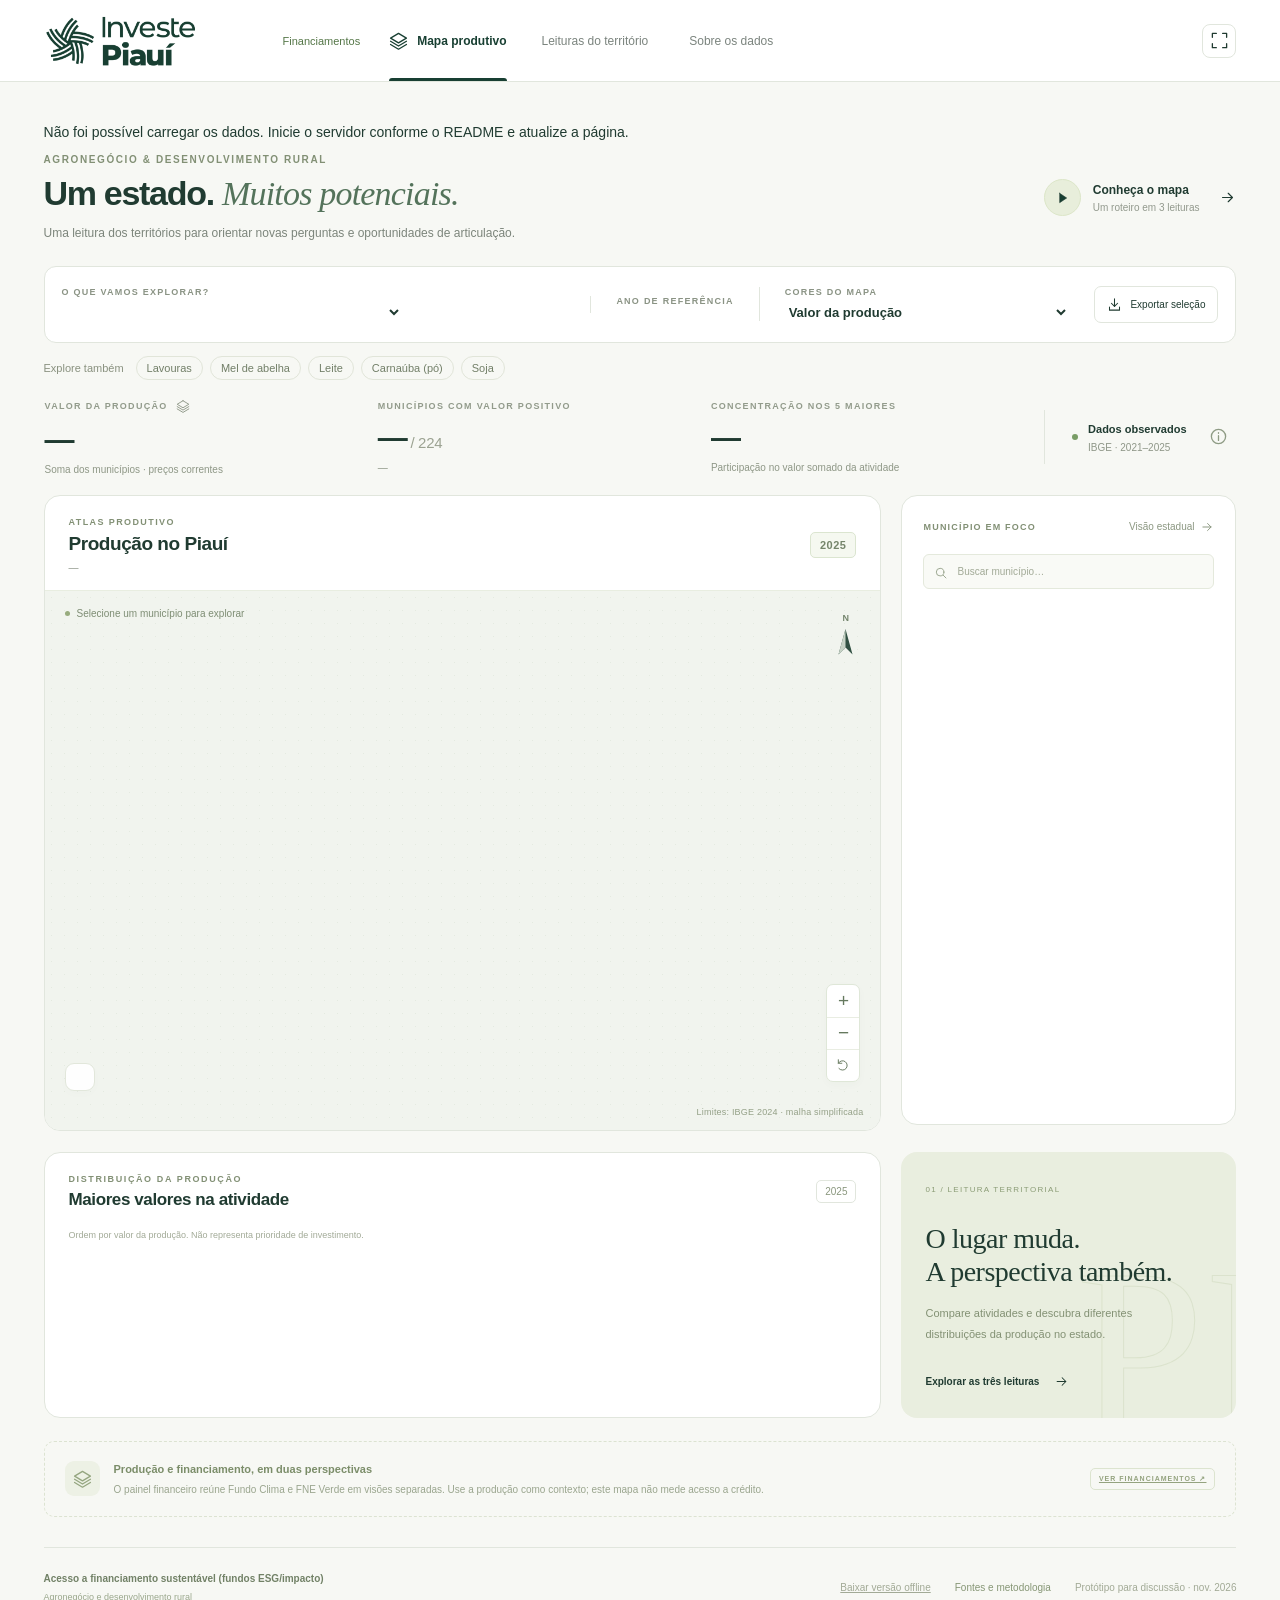
==== frontend/contexto.html @ d8c89da8 "feat: publica Piauí em Perspectiva Plataforma de evidências sobre financiamento sustentável (ESG) no" ====
<!doctype html>
<html lang="pt-BR" data-runtime="api">
  <head>
    <meta charset="utf-8">
    <meta name="viewport" content="width=device-width,initial-scale=1">
    <meta name="theme-color" content="#183f32">
    <meta
      name="description"
      content="Explore a produção dos 224 municípios do Piauí, de 2021 a 2025. Um mapa interativo para apoiar a análise territorial.">
    <title>Piauí em Perspectiva · Atlas produtivo</title>
    <link rel="icon" type="image/svg+xml" href="assets/images/favicon-investe.svg">
    <link rel="stylesheet" href="assets/css/base.css">
  </head>
  <body>
    <svg class="sprite" xmlns="http://www.w3.org/2000/svg" aria-hidden="true">
      <defs>
        <symbol id="i-arrow" viewBox="0 0 24 24"><path d="M5 12h14M13 6l6 6-6 6" /></symbol>
        <symbol id="i-search" viewBox="0 0 24 24">
          <circle cx="10.5" cy="10.5" r="6.5" />
          <path d="m16 16 4.5 4.5" />
        </symbol>
        <symbol id="i-expand" viewBox="0 0 24 24">
          <path d="M8 3H3v5m13-5h5v5M3 16v5h5m13-5v5h-5" />
        </symbol>
        <symbol id="i-download" viewBox="0 0 24 24">
          <path d="M12 3v12m-5-5 5 5 5-5M4 16v5h16v-5" />
        </symbol>
        <symbol id="i-info" viewBox="0 0 24 24">
          <circle cx="12" cy="12" r="9" />
          <path d="M12 11v6m0-10v1" />
        </symbol>
        <symbol id="i-layers" viewBox="0 0 24 24">
          <path d="m12 3 10 6-10 6L2 9l10-6ZM2 13l10 6 10-6M2 17l10 6 10-6" />
        </symbol>
        <symbol id="i-pin" viewBox="0 0 24 24">
          <path d="M19 10c0 5-7 11-7 11S5 15 5 10a7 7 0 1 1 14 0Z" />
          <circle cx="12" cy="10" r="2" />
        </symbol>
        <symbol id="i-close" viewBox="0 0 24 24"><path d="m6 6 12 12M6 18 18 6" /></symbol>
        <symbol id="i-play" viewBox="0 0 24 24"><path d="m8 4 12 8-12 8V4Z" /></symbol>
        <symbol id="i-reset" viewBox="0 0 24 24"><path d="M4 9a8 8 0 1 1 1 9M4 3v6h6" /></symbol>
      </defs>
    </svg>

    <header class="topbar">
      <a class="brand" href="#" aria-label="Investe Piauí, início"
        ><span class="investe-logo" role="img" aria-label="Investe Piauí"></span
      ></a>
      <nav aria-label="Navegação principal">
        <a href="index.html" class="context-back">Financiamentos</a
        ><span class="nav-active"
          ><svg class="icon"><use href="#i-layers" /></svg>Mapa produtivo</span
        ><button id="insightsButton">Leituras do território</button
        ><button id="aboutButton">Sobre os dados</button>
      </nav>
      <div class="header-actions">
        <button
          class="icon-button"
          id="fullscreenButton"
          title="Modo de apresentação / tela cheia"
          aria-label="Modo de apresentação"
          aria-pressed="false"
        >
          <svg class="icon"><use href="#i-expand" /></svg>
        </button>
      </div>
    </header>

    <main>
      <section class="intro" aria-labelledby="pageTitle">
        <div>
          <p class="eyebrow">AGRONEGÓCIO & DESENVOLVIMENTO RURAL</p>
          <h1 id="pageTitle">Um estado. <em>Muitos potenciais.</em></h1>
          <p class="intro-copy">
            Uma leitura dos territórios para orientar novas perguntas e oportunidades de
            articulação.
          </p>
        </div>
        <button class="tour-start" id="tourButton">
          <span class="play-round"
            ><svg class="icon"><use href="#i-play" /></svg></span
          ><span>Conheça o mapa<small>Um roteiro em 3 leituras</small></span
          ><svg class="icon"><use href="#i-arrow" /></svg>
        </button>
      </section>

      <section class="filter-bar" aria-label="Filtros do mapa">
        <label class="activity-control"
          ><span class="field-label">O QUE VAMOS EXPLORAR?</span
          ><select id="activitySelect" aria-label="Atividade produtiva"></select
        ></label>
        <div class="year-control">
          <span class="field-label">ANO DE REFERÊNCIA</span>
          <div
            class="year-buttons"
            id="yearButtons"
            role="group"
            aria-label="Ano de referência"
          ></div>
        </div>
        <label class="metric-control"
          ><span class="field-label">CORES DO MAPA</span
          ><select id="metricSelect" aria-label="Indicador de cor">
            <option value="value">Valor da produção</option>
            <option value="share">Participação no Piauí</option>
          </select></label
        >
        <button class="export-button" id="exportButton">
          <svg class="icon"><use href="#i-download" /></svg><span>Exportar seleção</span>
        </button>
      </section>

      <div class="shortcuts" aria-label="Atalhos de atividades">
        <span>Explore também</span><button data-activity="pam:0">Lavouras</button
        ><button data-activity="ppm:2687">Mel de abelha</button
        ><button data-activity="ppm:2682">Leite</button
        ><button data-activity="pevs:3422">Carnaúba (pó)</button
        ><button data-activity="pam:40124">Soja</button>
      </div>

      <section class="metrics" aria-label="Resumo da seleção" aria-live="polite">
        <article>
          <span class="metric-label"
            >VALOR DA PRODUÇÃO
            <svg class="icon mini" aria-hidden="true"><use href="#i-layers" /></svg></span
          ><strong id="totalValue">—</strong><small>Soma dos municípios · preços correntes</small>
        </article>
        <article>
          <span class="metric-label">MUNICÍPIOS COM VALOR POSITIVO</span
          ><strong
            ><span id="positiveCount">—</span><span class="metric-denominator"> / 224</span></strong
          ><small id="coverageLabel">—</small>
        </article>
        <article>
          <span class="metric-label">CONCENTRAÇÃO NOS 5 MAIORES</span
          ><strong id="topShare">—</strong><small>Participação no valor somado da atividade</small>
        </article>
        <div class="data-stamp">
          <span class="status-dot"></span>
          <div><b>Dados observados</b><small>IBGE · 2021–2025</small></div>
          <button id="sourceInfoButton" class="icon-button" aria-label="Ver fontes e metodologia">
            <svg class="icon"><use href="#i-info" /></svg>
          </button>
        </div>
      </section>

      <div id="dataNotice" class="data-notice" role="status" hidden></div>

      <section class="explorer" aria-label="Explorador territorial">
        <article class="map-card">
          <div class="map-heading">
            <div>
              <span class="eyebrow">ATLAS PRODUTIVO</span>
              <h2 id="mapTitle">Produção no Piauí</h2>
              <p id="mapSubtitle">—</p>
            </div>
            <span class="map-period" id="mapPeriod">2025</span>
          </div>
          <div class="map-canvas" id="mapCanvas">
            <div class="map-hint">
              <span class="status-dot"></span>Selecione um município para explorar
            </div>
            <svg
              id="mapSvg"
              viewBox="0 0 780 650"
              role="group"
              aria-label="Mapa interativo dos 224 municípios do Piauí"
            >
              <defs>
                <pattern id="unavailablePattern" width="6" height="6" patternUnits="userSpaceOnUse">
                  <rect width="6" height="6" fill="#f1efe9" />
                  <path d="M0 6 6 0" stroke="#c7c8c1" stroke-width="1" />
                </pattern>
                <filter id="mapShadow" x="-20%" y="-20%" width="140%" height="140%">
                  <feDropShadow
                    dx="0"
                    dy="5"
                    stdDeviation="7"
                    flood-color="#284f3b"
                    flood-opacity="0.09"
                  />
                </filter>
              </defs>
              <g id="municipalities" filter="url(#mapShadow)"></g>
            </svg>
            <div class="north-arrow" aria-hidden="true">
              <b>N</b
              ><svg viewBox="0 0 20 34">
                <path d="m10 1 8 29-8-8-8 8Z" fill="#315042" />
                <path d="M10 1v21L2 30Z" fill="#c7d3c6" />
              </svg>
            </div>
            <div class="map-legend" id="mapLegend"></div>
            <div class="map-controls">
              <button id="zoomIn" title="Aproximar" aria-label="Aproximar mapa">+</button
              ><button id="zoomOut" title="Afastar" aria-label="Afastar mapa">−</button
              ><button id="resetMap" title="Enquadrar Piauí" aria-label="Enquadrar Piauí">
                <svg class="icon"><use href="#i-reset" /></svg>
              </button>
            </div>
            <span class="map-attribution">Limites: IBGE 2024 · malha simplificada</span>
            <div id="tooltip" class="map-tooltip" role="tooltip" hidden></div>
          </div>
        </article>

        <aside class="detail-card" aria-label="Detalhes do município">
          <div class="detail-heading">
            <span class="eyebrow">MUNICÍPIO EM FOCO</span
            ><button id="clearSelection" class="text-button">
              Visão estadual <svg class="icon mini"><use href="#i-arrow" /></svg>
            </button>
          </div>
          <div class="search-wrap">
            <svg class="icon"><use href="#i-search" /></svg
            ><input
              id="citySearch"
              type="search"
              placeholder="Buscar município…"
              autocomplete="off"
              aria-label="Buscar município"
              aria-controls="searchResults"
              aria-expanded="false">
            <div
              id="searchResults"
              class="search-results"
              role="listbox"
              aria-label="Municípios encontrados"
              hidden
            ></div>
          </div>
          <div id="detailContent" aria-live="polite"></div>
        </aside>
      </section>

      <section class="bottom-grid">
        <article class="ranking-card">
          <div class="section-heading">
            <div>
              <span class="eyebrow">DISTRIBUIÇÃO DA PRODUÇÃO</span>
              <h2>Maiores valores na atividade</h2>
            </div>
            <span class="quiet-chip" id="rankingYear">2025</span>
          </div>
          <div id="rankingList"></div>
          <p class="fine-print">
            Ordem por valor da produção. Não representa prioridade de investimento.
          </p>
        </article>
        <article class="reading-card">
          <span class="reading-number">01 / LEITURA TERRITORIAL</span>
          <h2>O lugar muda.<br>A perspectiva também.</h2>
          <p id="readingText">
            Compare atividades e descubra diferentes distribuições da produção no estado.
          </p>
          <button id="readingTourButton">
            Explorar as três leituras <svg class="icon"><use href="#i-arrow" /></svg></button
          ><span class="reading-outline" aria-hidden="true">PI</span>
        </article>
      </section>

      <section class="next-layer">
        <span class="next-layer-icon"
          ><svg class="icon"><use href="#i-layers" /></svg
        ></span>
        <div>
          <b>Produção e financiamento, em duas perspectivas</b>
          <p>
            O painel financeiro reúne Fundo Clima e FNE Verde em visões separadas. Use a produção
            como contexto; este mapa não mede acesso a crédito.
          </p>
        </div>
        <a class="pending-badge" href="index.html">VER FINANCIAMENTOS ↗</a>
      </section>
      <footer>
        <span class="footer-theme"
          ><b>Acesso a financiamento sustentável (fundos ESG/impacto)</b
          ><small>Agronegócio e desenvolvimento rural</small></span
        >
        <div>
          <a href="contexto-offline.html" download="Piaui_Contexto_Produtivo.html">Baixar versão offline</a>
          <button id="footerAbout">Fontes e metodologia</button
          ><span>Protótipo para discussão · nov. 2026</span>
        </div>
      </footer>
    </main>

    <div class="tour-card" id="tourCard" hidden role="region" aria-label="Roteiro de apresentação">
      <button class="tour-close icon-button" id="tourClose" aria-label="Encerrar roteiro">
        <svg class="icon"><use href="#i-close" /></svg></button
      ><span class="tour-counter" id="tourCounter">LEITURA 1 DE 3</span>
      <h3 id="tourTitle"></h3>
      <p id="tourCopy"></p>
      <div class="tour-bottom">
        <div class="tour-dots" id="tourDots"></div>
        <button id="tourPrev" class="text-button">Anterior</button
        ><button id="tourNext" class="solid-button">
          Próxima leitura <svg class="icon"><use href="#i-arrow" /></svg>
        </button>
      </div>
    </div>

    <dialog id="aboutDialog" class="info-dialog">
      <div class="dialog-top">
        <span class="eyebrow">TRANSPARÊNCIA & CONTEXTO</span
        ><button id="closeAbout" class="icon-button" aria-label="Fechar informações">
          <svg class="icon"><use href="#i-close" /></svg>
        </button>
      </div>
      <h2>O que este mapa nos conta.</h2>
      <p>
        Uma primeira leitura da produção dos municípios do Piauí. Dados observados para discutir
        territórios; a priorização de projetos será construída com a Investe.
      </p>
      <div class="source-list">
        <a href="https://sidra.ibge.gov.br/tabela/5457" target="_blank" rel="noopener"
          ><b>PAM · tabela 5457</b><span>Valor das lavouras temporárias e permanentes</span
          ><svg class="icon"><use href="#i-arrow" /></svg></a
        ><a href="https://sidra.ibge.gov.br/tabela/74" target="_blank" rel="noopener"
          ><b>PPM · tabela 74</b><span>Produtos de origem animal: leite, ovos, mel e outros</span
          ><svg class="icon"><use href="#i-arrow" /></svg></a
        ><a href="https://sidra.ibge.gov.br/tabela/289" target="_blank" rel="noopener"
          ><b>PEVS · tabela 289</b><span>Produtos da extração vegetal</span
          ><svg class="icon"><use href="#i-arrow" /></svg
        ></a>
      </div>
      <h3>Como interpretar</h3>
      <ul>
        <li>
          Período: 2021–2025. Coleta registrada em 22/10/2026. Valores em reais correntes, sem
          ajuste pela inflação.
        </li>
        <li>
          Totais e participações usam a soma dos valores municipais da mesma atividade e ano. Pode
          haver pequena diferença em relação ao total estadual publicado por arredondamento.
        </li>
        <li>
          As cores usam quintis dos valores positivos, recalculados a cada seleção. Empates podem
          reduzir o número de faixas distintas. Zero e dado indisponível são exibidos separadamente.
        </li>
        <li>
          A lista de outras atividades inclui produtos com valor positivo. Não estabelece perfil
          predominante, relevância mínima ou sustentabilidade.
        </li>
        <li>
          Produtos novos ou encerrados em 2025 exigem cuidado ao comparar anos. Indisponibilidade
          não significa produção zero.
        </li>
        <li>
          As pesquisas não cobrem todo o agronegócio: não se apresenta a tabela de produtos animais
          como valor de toda a pecuária, nem a extração vegetal como silvicultura.
        </li>
      </ul>
      <h3>O que ainda depende de dados e validação</h3>
      <p>
        Complementar a cobertura do crédito rural e do financiamento sustentável, identificar
        agricultura familiar e cooperativas, carteira e preparação de projetos. Não há cálculo de
        demanda reprimida, elegibilidade ou prioridade financeira.
      </p>
      <p class="geometry-note">
        Limites municipais:
        <a
          href="https://geoftp.ibge.gov.br/organizacao_do_territorio/malhas_territoriais/malhas_municipais/municipio_2024/UFs/PI/PI_Municipios_2024.zip"
          target="_blank"
          rel="noopener"
          >malha oficial IBGE 2024</a
        >, simplificada para visualização e usada em todos os anos. Não é uma representação da
        evolução dos limites territoriais.
      </p>
      <div class="dialog-disclaimer">
        Protótipo acadêmico do Grupo 7. Não é um produto oficial da Investe Piauí.
      </div>
    </dialog>
    <dialog id="insightsDialog" class="info-dialog insights-dialog">
      <div class="dialog-top">
        <span class="eyebrow">LEITURAS DO TERRITÓRIO</span
        ><button id="closeInsights" class="icon-button" aria-label="Fechar leituras">
          <svg class="icon"><use href="#i-close" /></svg>
        </button>
      </div>
      <h2>Três formas de olhar o Piauí.</h2>
      <p>
        Resultados descritivos de 2025. Cada atividade tem sua própria distribuição territorial.
      </p>
      <div id="insightCards"></div>
      <p class="dialog-disclaimer">
        São pistas para investigação. Produção, isoladamente, não demonstra sustentabilidade ou
        necessidade de financiamento.
      </p>
    </dialog>
    <div id="toast" class="toast" role="status" hidden></div>
    <noscript>Ative o JavaScript para explorar o mapa e seus filtros.</noscript>

    <script src="assets/js/bootstrap.js" defer data-page="context"></script>
  </body>
</html>
---- frontend/assets/css/base.css ----
:root {
  --ink: #203b31;
  --deep: #183f32;
  --muted: #748077;
  --line: #e1e6dd;
  --paper: #f7f8f4;
  --white: #fff;
  --accent: #d7e6b4;
  --orange: #c37b48;
  --radius: 16px;
  --font: Inter, 'Segoe UI', Arial, sans-serif;
}
* {
  box-sizing: border-box;
}
body {
  margin: 0;
  background: var(--paper);
  color: var(--ink);
  font-family: var(--font);
  font-size: 14px;
  -webkit-font-smoothing: antialiased;
}
button,
input,
select {
  font: inherit;
}
button,
a,
select {
  -webkit-tap-highlight-color: transparent;
}
button {
  cursor: pointer;
}
button:disabled {
  cursor: default;
  opacity: 0.4;
}
button {
  color: inherit;
}
button:focus-visible,
a:focus-visible,
input:focus-visible,
select:focus-visible {
  outline: 3px solid #bd874f;
  outline-offset: 3px;
}
button {
  border: 0;
  background: none;
}
a {
  color: inherit;
}
svg {
  display: block;
}
.icon {
  width: 19px;
  height: 19px;
  fill: none;
  stroke: currentColor;
  stroke-width: 1.65;
  stroke-linecap: round;
  stroke-linejoin: round;
  flex-shrink: 0;
}
.mini {
  width: 14px;
  height: 14px;
}
.sprite {
  position: absolute;
  width: 0;
  height: 0;
  overflow: hidden;
}
[hidden] {
  display: none !important;
}
.topbar {
  height: 82px;
  display: flex;
  align-items: center;
  justify-content: space-between;
  gap: 30px;
  padding: 0 3.4%;
  background: var(--white);
  border-bottom: 1px solid var(--line);
}
.brand {
  display: flex;
  align-items: center;
  gap: 10px;
  text-decoration: none;
  flex-shrink: 0;
}
.brand-mark {
  width: 41px;
  height: 43px;
  border-radius: 11px;
  background: var(--deep);
  display: grid;
  place-items: center;
}
.brand-mark svg {
  height: 34px;
  width: 30px;
  fill: none;
  stroke: #d6e9b4;
  stroke-width: 1.5;
  stroke-linecap: round;
  stroke-linejoin: round;
}
.brand b {
  font-size: 29px;
  letter-spacing: -1.5px;
  line-height: 28px;
  display: block;
}
.brand-dot {
  color: #98ae6e;
}
.brand small {
  font-size: 8px;
  letter-spacing: 2.1px;
  font-weight: 650;
  display: block;
  margin-top: 5px;
}
.topbar nav {
  display: flex;
  align-items: center;
  gap: 29px;
  height: 100%;
  margin-right: auto;
  margin-left: 55px;
}
.topbar nav > button,
.nav-active {
  height: 100%;
  display: flex;
  align-items: center;
  gap: 9px;
  font-size: 12px;
  color: #7b847e;
  position: relative;
  white-space: nowrap;
}
.nav-active {
  color: var(--deep);
  font-weight: 650;
}
.nav-active:after {
  content: '';
  height: 3px;
  position: absolute;
  bottom: 0;
  left: 0;
  right: 0;
  background: var(--deep);
  border-radius: 3px 3px 0 0;
}
.header-actions {
  display: flex;
  align-items: center;
  gap: 17px;
}
.academic-tag {
  font-size: 9px;
  letter-spacing: 1px;
  color: #7c847d;
  white-space: nowrap;
}
.academic-tag span {
  padding: 0 6px;
}
.icon-button {
  height: 34px;
  width: 34px;
  display: grid;
  place-items: center;
  border-radius: 8px;
  flex-shrink: 0;
}
.icon-button:hover {
  background: #edf1e9;
}
.header-actions > .icon-button {
  border: 1px solid var(--line);
}
main {
  max-width: 1600px;
  padding: 28px 3.4% 0;
  margin: auto;
}
.intro {
  display: flex;
  align-items: center;
  justify-content: space-between;
  gap: 30px;
  margin-bottom: 24px;
}
.eyebrow {
  font-size: 9px;
  letter-spacing: 1.6px;
  font-weight: 700;
  margin: 0 0 8px;
  color: #829075;
  display: block;
}
h1 {
  font-size: 34px;
  letter-spacing: -1.3px;
  font-weight: 550;
  margin: 0;
  line-height: 1.2;
}
h1 em {
  font-family: Georgia, 'Times New Roman', serif;
  font-weight: 400;
  color: #54735b;
  letter-spacing: -0.8px;
}
.intro-copy {
  color: #7c857b;
  font-size: 12px;
  line-height: 1.5;
  margin: 9px 0 0;
}
.tour-start {
  display: flex;
  gap: 12px;
  align-items: center;
  padding: 11px 0 11px 18px;
  text-align: left;
  flex-shrink: 0;
}
.play-round {
  background: #e8eedb;
  border: 1px solid #dce6c8;
  display: grid;
  place-items: center;
  width: 37px;
  height: 37px;
  border-radius: 50%;
}
.play-round svg {
  height: 14px;
  width: 14px;
  fill: var(--deep);
  stroke-width: 1;
}
.tour-start > span:nth-child(2) {
  font-size: 12px;
  font-weight: 600;
}
.tour-start small {
  display: block;
  margin-top: 5px;
  font-size: 10px;
  font-weight: 400;
  color: #92998d;
}
.tour-start > .icon {
  width: 17px;
  margin-left: 8px;
}
.filter-bar {
  background: white;
  border: 1px solid var(--line);
  border-radius: 12px;
  display: flex;
  align-items: center;
  padding: 14px 17px;
  gap: 25px;
  min-height: 77px;
}
.field-label {
  display: block;
  font-size: 8px;
  letter-spacing: 1.25px;
  font-weight: 650;
  color: #8a9384;
  margin-bottom: 7px;
}
.activity-control {
  min-width: 220px;
  flex: 1.15;
}
.activity-control select,
.metric-control select {
  width: 100%;
  background-color: transparent;
  border: 0;
  color: var(--ink);
  font-size: 13px;
  font-weight: 600;
  padding: 0 23px 0 0;
  cursor: pointer;
  outline-offset: 5px;
}
.activity-control select {
  max-width: 340px;
}
.year-control {
  padding-left: 25px;
  border-left: 1px solid var(--line);
}
.year-buttons {
  display: flex;
  gap: 4px;
}
.year-buttons button {
  padding: 6px 13px;
  font-size: 11px;
  border-radius: 5px;
  font-weight: 500;
}
.year-buttons button[aria-pressed='true'] {
  color: white;
  background: var(--deep);
  box-shadow: 0 2px 3px #173e3220;
}
.year-buttons button:not([aria-pressed='true']):hover {
  background: #eef2e9;
}
.metric-control {
  border-left: 1px solid var(--line);
  padding-left: 25px;
  min-width: 200px;
  flex: 0.65;
}
.export-button {
  border: 1px solid var(--line);
  border-radius: 7px;
  display: flex;
  gap: 8px;
  align-items: center;
  padding: 10px 12px;
  font-size: 10px;
  white-space: nowrap;
}
.export-button:hover {
  background: #f2f5ec;
}
.export-button .icon {
  height: 15px;
  width: 15px;
}
.shortcuts {
  display: flex;
  align-items: center;
  gap: 7px;
  font-size: 10px;
  margin: 13px 0 19px;
  flex-wrap: wrap;
}
.shortcuts > span {
  color: #89917f;
  margin-right: 5px;
}
.shortcuts button {
  padding: 5px 10px;
  border: 1px solid #e1e5d9;
  border-radius: 20px;
  color: #727f68;
  background: transparent;
  font-size: 10px;
}
.shortcuts button:hover,
.shortcuts button.active {
  color: var(--deep);
  background: #e9efde;
  border-color: #cfdac0;
}
.metrics {
  display: flex;
  align-items: center;
  padding: 0 1px 20px;
  gap: 34px;
}
.metrics article {
  flex: 1;
  min-width: 0;
}
.metric-label {
  font-size: 8px;
  color: #929b8b;
  letter-spacing: 1.3px;
  display: flex;
  align-items: center;
  gap: 8px;
  font-weight: 600;
}
.metrics article strong {
  display: block;
  font-size: 30px;
  line-height: 1.3;
  margin-top: 7px;
  font-weight: 550;
  letter-spacing: -1.2px;
  font-variant-numeric: tabular-nums;
}
.metric-denominator {
  font-size: 15px;
  letter-spacing: -0.3px;
  color: #9ba291;
  font-weight: 400;
}
.metrics article small {
  display: block;
  color: #8e9786;
  font-size: 9px;
  margin-top: 5px;
}
.data-stamp {
  display: flex;
  align-items: center;
  gap: 10px;
  padding-left: 27px;
  border-left: 1px solid var(--line);
  min-height: 54px;
  flex-shrink: 0;
}
.status-dot {
  height: 6px;
  width: 6px;
  background: #799d66;
  border-radius: 50%;
  display: inline-block;
  flex-shrink: 0;
}
.data-stamp b {
  font-size: 10px;
  font-weight: 600;
}
.data-stamp small {
  font-size: 9px;
  color: #8f9788;
  display: block;
  margin-top: 6px;
}
.data-stamp .icon-button {
  margin-left: 5px;
  color: #8e9b84;
}
.data-notice {
  border: 1px solid #e7d8b7;
  background: #faf5e8;
  color: #8b713e;
  padding: 12px 16px;
  border-radius: 10px;
  margin-bottom: 18px;
  line-height: 1.6;
  font-size: 12px;
}
.explorer {
  display: grid;
  grid-template-columns: minmax(0, 1fr) 335px;
  gap: 20px;
  align-items: start;
}
.map-card {
  border: 1px solid var(--line);
  background: white;
  border-radius: var(--radius);
  overflow: hidden;
}
.map-heading {
  padding: 21px 24px 17px;
  display: flex;
  align-items: center;
  justify-content: space-between;
  gap: 20px;
}
.map-heading .eyebrow {
  font-size: 8px;
  letter-spacing: 1.4px;
  margin-bottom: 6px;
}
.map-heading h2 {
  margin: 0;
  font-size: 19px;
  letter-spacing: -0.45px;
  font-weight: 550;
}
.map-heading p {
  font-size: 9px;
  color: #939b8e;
  margin: 7px 0 0;
}
.map-period {
  font-size: 11px;
  font-weight: 600;
  letter-spacing: 0.5px;
  border: 1px solid #dbe5d0;
  border-radius: 5px;
  padding: 6px 9px;
  background: #f5f8f0;
  color: #75856b;
}
.map-canvas {
  height: 540px;
  background-color: #f1f4ee;
  background-image: radial-gradient(#bac8b13a 0.65px, transparent 0.65px);
  background-size: 13px 13px;
  position: relative;
  overflow: hidden;
  border-top: 1px solid #e8ede0;
  touch-action: none;
}
.map-canvas > svg {
  width: 100%;
  height: 100%;
  position: absolute;
  inset: 0;
  cursor: grab;
  user-select: none;
}
.map-canvas > svg.dragging {
  cursor: grabbing;
}
.map-path {
  stroke: #fff;
  stroke-width: 0.7;
  stroke-linejoin: round;
  vector-effect: non-scaling-stroke;
  cursor: pointer;
  outline: none;
  fill-rule: evenodd;
  transition:
    fill 0.35s,
    stroke 0.15s;
}
.map-path:hover {
  stroke: #234d38;
  stroke-width: 1.8;
}
.map-path.selected {
  stroke: #b4773f;
  stroke-width: 2.8;
  paint-order: stroke fill;
}
.map-path:focus-visible {
  stroke: #b4773f;
  stroke-width: 3;
}
.map-hint {
  position: absolute;
  top: 17px;
  left: 20px;
  z-index: 2;
  color: #7e8d74;
  font-size: 9px;
  display: flex;
  align-items: center;
  gap: 7px;
  pointer-events: none;
}
.map-hint .status-dot {
  height: 5px;
  width: 5px;
  background: #98ac7e;
}
.north-arrow {
  position: absolute;
  top: 22px;
  right: 25px;
  display: grid;
  justify-items: center;
  gap: 5px;
  color: #74846c;
  pointer-events: none;
}
.north-arrow b {
  font-size: 9px;
  font-weight: 600;
  letter-spacing: 0.6px;
}
.north-arrow svg {
  height: 30px;
  width: 19px;
}
.map-legend {
  position: absolute;
  bottom: 39px;
  left: 20px;
  padding: 13px 14px;
  background: #fffffff0;
  border: 1px solid #e2e7db;
  border-radius: 9px;
  max-width: 180px;
  box-shadow: 0 3px 10px #29432904;
  font-size: 9px;
  pointer-events: none;
}
.legend-title {
  font-size: 9px;
  font-weight: 650;
  display: block;
  margin-bottom: 8px;
}
.legend-row {
  display: flex;
  align-items: center;
  gap: 7px;
  color: #7b8871;
  margin: 5px 0;
  font-size: 8px;
}
.legend-row i {
  width: 12px;
  height: 8px;
  display: block;
  border-radius: 1px;
  border: 1px solid #dbe3d4;
  flex-shrink: 0;
}
.legend-note {
  color: #a0a795;
  font-size: 7px;
  margin-top: 9px;
  line-height: 1.5;
  max-width: 140px;
}
.map-controls {
  position: absolute;
  bottom: 48px;
  right: 20px;
  display: flex;
  flex-direction: column;
  background: white;
  border: 1px solid #dfe7d8;
  border-radius: 7px;
  box-shadow: 0 3px 10px #29432906;
  overflow: hidden;
}
.map-controls button {
  height: 32px;
  width: 32px;
  display: grid;
  place-items: center;
  font-size: 19px;
  color: #65795e;
}
.map-controls button:hover {
  background: #edf3e5;
}
.map-controls button + button {
  border-top: 1px solid #e9ede2;
}
.map-controls .icon {
  width: 14px;
  height: 14px;
}
.map-attribution {
  position: absolute;
  bottom: 13px;
  right: 17px;
  font-size: 7px;
  letter-spacing: 0.2px;
  color: #94a087;
  pointer-events: none;
}
.map-tooltip {
  position: absolute;
  z-index: 5;
  max-width: 230px;
  background: var(--deep);
  color: white;
  border: 1px solid #54745f;
  padding: 12px 14px;
  border-radius: 8px;
  box-shadow: 0 6px 20px #193c3220;
  pointer-events: none;
}
.map-tooltip b {
  font-size: 12px;
  display: block;
  margin-bottom: 5px;
}
.map-tooltip strong {
  font-size: 17px;
  font-weight: 550;
  display: block;
  margin-top: 6px;
}
.map-tooltip small {
  color: #c6d7b7;
  font-size: 9px;
  display: block;
  margin-top: 5px;
}
.detail-card {
  background: white;
  border: 1px solid var(--line);
  border-radius: var(--radius);
  padding: 21px 21px 19px;
  min-height: 630px;
}
.detail-heading {
  display: flex;
  align-items: center;
  justify-content: space-between;
  gap: 7px;
}
.detail-heading .eyebrow {
  font-size: 8px;
  letter-spacing: 1.2px;
  margin: 0;
}
.text-button {
  display: flex;
  align-items: center;
  gap: 6px;
  font-size: 9px;
  color: #8b9781;
  padding: 3px 0;
}
.text-button:hover {
  color: #244b33;
}
.search-wrap {
  position: relative;
  margin-top: 17px;
}
.search-wrap > .icon {
  position: absolute;
  width: 14px;
  height: 14px;
  left: 11px;
  top: 12px;
  color: #9aa58e;
}
.search-wrap input {
  width: 100%;
  border: 1px solid #e4e9dc;
  background: #f9faf6;
  border-radius: 6px;
  padding: 11px 10px 11px 33px;
  font-size: 10px;
  outline-offset: 2px;
  color: var(--deep);
}
.search-wrap input::placeholder {
  color: #a2aa97;
}
.search-results {
  position: absolute;
  top: 42px;
  left: 0;
  right: 0;
  background: white;
  border: 1px solid #dbe5d3;
  border-radius: 8px;
  box-shadow: 0 9px 30px #193e3219;
  z-index: 10;
  max-height: 260px;
  overflow: auto;
}
.search-results button {
  width: 100%;
  display: block;
  text-align: left;
  padding: 11px 13px;
  font-size: 11px;
  border-bottom: 1px solid #f0f2ed;
}
.search-results button:hover,
.search-results button:focus {
  background: #edf3e5;
}
.search-results p {
  padding: 4px 12px;
  font-size: 11px;
  color: #85947a;
}
.city-title {
  font-size: 24px;
  font-weight: 550;
  letter-spacing: -0.7px;
  margin: 24px 0 6px;
  line-height: 1.15;
}
.city-subtitle {
  font-size: 9px;
  color: #98a18e;
  margin: 0 0 20px;
}
.city-label {
  font-size: 8px;
  letter-spacing: 0.9px;
  text-transform: uppercase;
  color: #89967e;
  margin: 0 0 5px;
  line-height: 1.7;
}
.city-value {
  font-size: 30px;
  font-weight: 550;
  letter-spacing: -1px;
  color: var(--deep);
  line-height: 1.2;
  display: block;
}
.city-stat-row {
  display: flex;
  gap: 25px;
  margin: 14px 0 0;
  padding-bottom: 18px;
  border-bottom: 1px solid #e8eddf;
}
.city-stat-row strong {
  display: block;
  font-size: 15px;
  font-weight: 550;
}
.city-stat-row span {
  display: block;
  font-size: 8px;
  color: #98a18d;
  margin-top: 4px;
}
.trend-header {
  display: flex;
  justify-content: space-between;
  align-items: center;
  margin: 17px 0 8px;
  font-size: 9px;
  color: #7f8f74;
}
.trend-header small {
  font-size: 7px;
  color: #a0a994;
}
.trend-chart {
  display: flex;
  align-items: flex-end;
  gap: 11px;
  height: 89px;
  padding-top: 13px;
}
.trend-col {
  display: flex;
  flex: 1;
  flex-direction: column;
  justify-content: flex-end;
  height: 100%;
  align-items: center;
  gap: 6px;
}
.trend-bar {
  width: 100%;
  max-width: 35px;
  background: #dce6c8;
  border-radius: 3px 3px 0 0;
  min-height: 2px;
  position: relative;
}
.trend-col.active .trend-bar {
  background: #577b50;
}
.trend-col small {
  font-size: 8px;
  color: #9aa68e;
}
.trend-missing {
  font-size: 13px;
  color: #b1b7a7;
  margin: auto;
}
.other-head {
  display: flex;
  align-items: center;
  gap: 6px;
  margin: 21px 0 7px;
  font-size: 9px;
  font-weight: 600;
  color: #75876a;
}
.other-head .icon {
  height: 13px;
  width: 13px;
}
.other-help {
  font-size: 8px;
  color: #a1aa94;
  margin: 0 0 8px;
  line-height: 1.6;
}
.other-activity {
  display: flex;
  justify-content: space-between;
  align-items: center;
  gap: 8px;
  width: 100%;
  padding: 9px 0;
  text-align: left;
  border-bottom: 1px solid #f0f3e9;
  font-size: 10px;
}
.other-activity:last-child {
  border-bottom: 0;
}
.other-activity:hover {
  color: #527a36;
}
.other-activity > span {
  white-space: nowrap;
  overflow: hidden;
  text-overflow: ellipsis;
  max-width: 185px;
}
.other-activity small {
  font-size: 8px;
  color: #94a082;
  display: block;
  margin-top: 4px;
}
.other-activity b {
  font-size: 9px;
  white-space: nowrap;
  font-weight: 500;
}
.side-note {
  font-size: 9px;
  color: #8c9a80;
  line-height: 1.8;
  margin: 16px 0 0;
}
.state-illustration {
  height: 55px;
  width: 55px;
  background: #edf3e5;
  border-radius: 50%;
  display: grid;
  place-items: center;
  margin-top: 25px;
}
.state-illustration .icon {
  height: 23px;
  width: 23px;
  color: #7c975f;
}
.state-copy {
  font-size: 11px;
  color: #8b9981;
  line-height: 1.9;
  margin: 14px 0 20px;
}
.state-highlight {
  padding: 15px;
  background: #f3f6ec;
  border-radius: 8px;
  font-size: 11px;
  line-height: 1.8;
}
.state-highlight b {
  display: block;
  font-size: 21px;
  font-weight: 500;
  margin-bottom: 4px;
}
.bottom-grid {
  display: grid;
  grid-template-columns: minmax(0, 1fr) 335px;
  gap: 20px;
  margin: 21px 0;
}
.ranking-card {
  border: 1px solid var(--line);
  border-radius: var(--radius);
  background: white;
  padding: 21px 24px 14px;
}
.section-heading {
  display: flex;
  align-items: center;
  justify-content: space-between;
  gap: 20px;
  margin-bottom: 17px;
}
.section-heading h2 {
  font-size: 17px;
  letter-spacing: -0.4px;
  margin: 0;
  font-weight: 550;
}
.section-heading .eyebrow {
  font-size: 8px;
  margin-bottom: 6px;
}
.quiet-chip {
  font-size: 10px;
  padding: 5px 8px;
  border: 1px solid var(--line);
  border-radius: 5px;
  color: #8a977e;
}
.ranking-row {
  width: 100%;
  display: grid;
  grid-template-columns: 22px minmax(100px, 1.1fr) minmax(70px, 1fr) 95px 52px;
  align-items: center;
  gap: 14px;
  text-align: left;
  padding: 11px 0;
  border-top: 1px solid #f0f3e9;
  font-size: 11px;
}
.ranking-row:hover {
  background: #f7f9f2;
}
.rank-number {
  font-size: 9px;
  color: #a1ae95;
}
.rank-name {
  font-weight: 500;
}
.rank-track {
  height: 5px;
  background: #f0f3e9;
  border-radius: 3px;
  overflow: hidden;
}
.rank-track i {
  display: block;
  height: 100%;
  background: #a6be85;
  border-radius: 3px;
}
.rank-value {
  text-align: right;
  font-size: 10px;
}
.rank-share {
  font-size: 9px;
  color: #97a48a;
  text-align: right;
}
.fine-print {
  font-size: 8px;
  color: #a2aa97;
  margin: 14px 0 0;
  line-height: 1.8;
}
.empty-ranking {
  font-size: 12px;
  color: #8c9c80;
  padding: 25px 0;
  line-height: 1.8;
}
.reading-card {
  padding: 27px 24px;
  border-radius: var(--radius);
  background: #e9eedf;
  position: relative;
  overflow: hidden;
}
.reading-number {
  font-size: 8px;
  letter-spacing: 1.3px;
  color: #8b9c76;
}
.reading-card h2 {
  font-family: Georgia, 'Times New Roman', serif;
  font-size: 28px;
  font-weight: 400;
  letter-spacing: -0.5px;
  margin: 27px 0 14px;
  line-height: 1.2;
  position: relative;
  z-index: 1;
}
.reading-card p {
  max-width: 240px;
  position: relative;
  z-index: 1;
  font-size: 11px;
  color: #839174;
  line-height: 1.9;
}
.reading-card button {
  display: flex;
  gap: 15px;
  align-items: center;
  padding: 16px 0 0;
  font-size: 10px;
  position: relative;
  z-index: 1;
  font-weight: 550;
}
.reading-card button .icon {
  width: 15px;
}
.reading-outline {
  font-family: Georgia, serif;
  font-size: 230px;
  position: absolute;
  right: -44px;
  bottom: -64px;
  color: transparent;
  -webkit-text-stroke: 1px #cfd9bd;
  pointer-events: none;
  opacity: 0.55;
}
.next-layer {
  display: flex;
  align-items: center;
  gap: 14px;
  padding: 18px 20px;
  border: 1px dashed #dce3d1;
  border-radius: 10px;
  margin-top: 23px;
}
.next-layer-icon {
  width: 35px;
  height: 35px;
  border-radius: 9px;
  background: #edf1e5;
  display: grid;
  place-items: center;
  color: #95a680;
  flex-shrink: 0;
}
.next-layer b {
  font-size: 11px;
  font-weight: 550;
  color: #7b8d69;
}
.next-layer p {
  font-size: 10px;
  color: #9aa58e;
  margin: 5px 0 0;
  line-height: 1.7;
}
.pending-badge {
  margin-left: auto;
  font-size: 7px;
  font-weight: 600;
  letter-spacing: 1px;
  white-space: nowrap;
  border: 1px solid #dce4cf;
  border-radius: 5px;
  padding: 6px 8px;
  color: #94a37f;
}
footer {
  border-top: 1px solid var(--line);
  margin-top: 30px;
  padding: 22px 0 25px;
  display: flex;
  justify-content: space-between;
  gap: 18px;
  font-size: 9px;
  color: #a2aa96;
}
footer b {
  font-weight: 600;
  color: #839073;
}
footer > div {
  display: flex;
  gap: 24px;
  align-items: center;
}
footer button {
  font-size: 9px;
  color: #869675;
  padding: 0;
}
.info-dialog {
  padding: 30px 33px;
  border: 1px solid #dfe6d7;
  border-radius: 18px;
  background: white;
  color: var(--ink);
  max-width: 660px;
  width: calc(100% - 34px);
  max-height: 88vh;
  box-shadow: 0 25px 100px #142f3233;
  overflow: auto;
}
.info-dialog::backdrop {
  background: #15392b5e;
  backdrop-filter: blur(5px);
}
.dialog-top {
  display: flex;
  justify-content: space-between;
  align-items: center;
  margin-bottom: 15px;
}
.dialog-top .eyebrow {
  margin: 0;
}
.info-dialog h2 {
  font-family: Georgia, serif;
  font-size: 30px;
  font-weight: 400;
  letter-spacing: -0.8px;
  margin: 0 0 14px;
}
.info-dialog p,
.info-dialog li {
  color: #85917c;
  font-size: 12px;
  line-height: 1.9;
}
.info-dialog h3 {
  font-size: 12px;
  font-weight: 600;
  margin-top: 24px;
}
.info-dialog ul {
  padding-left: 18px;
}
.info-dialog li {
  margin-bottom: 8px;
}
.source-list {
  margin: 23px 0;
  border-top: 1px solid var(--line);
}
.source-list a {
  display: block;
  position: relative;
  text-decoration: none;
  padding: 15px 30px 15px 0;
  border-bottom: 1px solid var(--line);
}
.source-list b {
  font-size: 11px;
  font-weight: 600;
}
.source-list span {
  display: block;
  color: #8f9b84;
  font-size: 10px;
  margin-top: 6px;
}
.source-list svg {
  position: absolute;
  right: 0;
  top: 23px;
  width: 15px;
}
.geometry-note {
  font-size: 10px !important;
}
.dialog-disclaimer {
  border-top: 1px solid var(--line);
  padding-top: 15px;
  margin-top: 24px;
  color: #8d9b80;
  font-size: 10px;
  line-height: 1.9;
}
.insight-card {
  display: block;
  width: 100%;
  text-align: left;
  padding: 20px;
  border: 1px solid #e1e9d7;
  border-radius: 10px;
  margin-top: 13px;
  background: #fafbf7;
}
.insight-card:hover {
  background: #edf3e6;
}
.insight-card > small {
  font-size: 8px;
  letter-spacing: 1px;
  color: #8fa278;
}
.insight-card h3 {
  font-size: 17px;
  margin: 8px 0 8px;
  font-weight: 500;
}
.insight-card p {
  font-size: 11px;
  margin: 0;
}
.insight-card b {
  font-weight: 550;
  color: #42613d;
}
.tour-card {
  position: fixed;
  left: 35px;
  bottom: 25px;
  width: 430px;
  border: 1px solid #284d39;
  border-radius: 14px;
  box-shadow: 0 14px 70px #16372b35;
  background: var(--deep);
  color: #f2f5ea;
  padding: 24px 25px;
  z-index: 40;
}
.tour-close {
  position: absolute;
  right: 11px;
  top: 10px;
  color: #bdd0a9;
}
.tour-close:hover {
  background: #315442;
}
.tour-counter {
  font-size: 8px;
  letter-spacing: 1.6px;
  color: #bacd9c;
}
.tour-card h3 {
  font-family: Georgia, serif;
  font-size: 25px;
  font-weight: 400;
  line-height: 1.25;
  margin: 14px 22px 12px 0;
}
.tour-card p {
  font-size: 12px;
  line-height: 1.8;
  color: #b9cca5;
  margin: 0;
}
.tour-bottom {
  display: flex;
  align-items: center;
  gap: 18px;
  margin-top: 20px;
}
.tour-bottom .text-button {
  margin-left: auto;
  color: #bed0a7;
}
.tour-dots {
  display: flex;
  gap: 5px;
}
.tour-dots i {
  height: 5px;
  width: 5px;
  background: #5b7754;
  border-radius: 50%;
}
.tour-dots i.active {
  background: #cbe29e;
}
.solid-button {
  background: #d1e3ac;
  color: var(--deep);
  display: flex;
  align-items: center;
  gap: 13px;
  padding: 10px 12px;
  border-radius: 5px;
  font-size: 10px;
  font-weight: 600;
}
.solid-button .icon {
  width: 14px;
}
.toast {
  position: fixed;
  bottom: 22px;
  left: 50%;
  transform: translateX(-50%);
  background: var(--deep);
  color: white;
  padding: 12px 19px;
  border-radius: 8px;
  z-index: 100;
  font-size: 12px;
  box-shadow: 0 5px 20px #183f3226;
  max-width: 90vw;
  text-align: center;
}
@media (min-width: 1500px) {
  .map-canvas {
    height: 590px;
  }
  .detail-card {
    min-height: 680px;
    padding: 23px 24px;
  }
  .other-activity {
    padding: 12px 0;
  }
  .explorer,
  .bottom-grid {
    grid-template-columns: minmax(0, 1fr) 365px;
  }
  .trend-chart {
    height: 102px;
  }
  .city-title {
    margin-top: 30px;
  }
  .map-heading {
    padding: 24px 28px 20px;
  }
}
@media (max-width: 1190px) {
  .topbar nav {
    margin-left: 15px;
    gap: 20px;
  }
  .academic-tag {
    display: none;
  }
  .filter-bar {
    gap: 16px;
  }
  .year-control,
  .metric-control {
    padding-left: 16px;
  }
  .year-buttons button {
    padding: 6px 9px;
  }
  .activity-control {
    min-width: 180px;
  }
  .metric-control {
    min-width: 170px;
  }
  .export-button span {
    display: none;
  }
  .export-button {
    padding: 10px;
  }
  .metrics {
    gap: 20px;
  }
  .data-stamp {
    padding-left: 15px;
  }
  .explorer,
  .bottom-grid {
    grid-template-columns: minmax(0, 1fr) 310px;
  }
  .detail-card {
    padding: 19px 18px;
  }
  .map-heading h2 {
    font-size: 17px;
  }
  .map-canvas {
    height: 535px;
  }
  h1 {
    font-size: 31px;
  }
  .tour-start {
    padding-left: 0;
  }
}
@media (max-width: 850px) {
  .topbar {
    height: 70px;
    padding: 0 5%;
  }
  .topbar nav {
    margin-left: auto;
    gap: 15px;
  }
  .topbar nav > button {
    font-size: 10px;
  }
  .nav-active {
    font-size: 10px;
  }
  .nav-active .icon {
    display: none;
  }
  .brand b {
    font-size: 24px;
  }
  .brand-mark {
    height: 37px;
    width: 35px;
  }
  .brand small {
    font-size: 6px;
    letter-spacing: 1.8px;
  }
  .brand-mark svg {
    height: 29px;
  }
  .header-actions {
    gap: 0;
  }
  main {
    padding: 24px 5% 0;
  }
  .intro {
    align-items: flex-start;
  }
  .intro h1 {
    font-size: 28px;
    max-width: 400px;
  }
  .intro-copy {
    max-width: 430px;
    line-height: 1.7;
  }
  .tour-start > span:nth-child(2),
  .tour-start > .icon {
    display: none;
  }
  .tour-start {
    padding-top: 13px;
  }
  .filter-bar {
    flex-wrap: wrap;
    gap: 16px;
    padding: 15px;
  }
  .activity-control {
    flex-basis: calc(100% - 200px);
  }
  .year-control {
    border: 0;
    padding: 0;
  }
  .metric-control {
    border: 0;
    padding: 0;
    flex: 1;
  }
  .field-label {
    font-size: 7px;
  }
  .export-button span {
    display: block;
  }
  .metrics {
    flex-wrap: wrap;
    gap: 20px;
  }
  .metrics article strong {
    font-size: 25px;
  }
  .metric-label {
    font-size: 7px;
  }
  .data-stamp {
    display: none;
  }
  .explorer,
  .bottom-grid {
    grid-template-columns: minmax(0, 1fr) 280px;
    gap: 14px;
  }
  .map-heading {
    padding: 18px 17px;
  }
  .map-canvas {
    height: 522px;
  }
  .map-legend {
    bottom: 37px;
    left: 11px;
    padding: 10px;
    max-width: 146px;
  }
  .legend-row {
    font-size: 7px;
  }
  .map-hint {
    font-size: 8px;
    left: 15px;
  }
  .north-arrow {
    right: 17px;
  }
  .detail-card {
    padding: 18px 15px;
    min-height: 610px;
  }
  .detail-heading .eyebrow {
    font-size: 7px;
    letter-spacing: 1px;
  }
  .text-button {
    font-size: 8px;
  }
  .city-title {
    font-size: 21px;
  }
  .city-value {
    font-size: 26px;
  }
  .city-stat-row {
    gap: 17px;
  }
  .other-activity > span {
    max-width: 145px;
  }
  .ranking-card {
    padding: 20px 17px;
  }
  .ranking-row {
    gap: 9px;
    grid-template-columns: 17px minmax(70px, 1fr) 60px 70px;
  }
  .rank-share {
    display: none;
  }
  .ranking-row {
    font-size: 10px;
  }
  .rank-value {
    font-size: 9px;
  }
  .reading-card {
    padding: 24px 20px;
  }
  .reading-card h2 {
    font-size: 25px;
  }
  .next-layer p {
    font-size: 9px;
  }
  footer {
    font-size: 8px;
  }
  footer > div {
    gap: 12px;
    flex-wrap: wrap;
  }
  .info-dialog {
    padding: 25px;
  }
}
@media (max-width: 650px) {
  .topbar nav {
    gap: 12px;
  }
  .topbar nav > button:first-of-type {
    display: none;
  }
  .topbar nav > button {
    font-size: 9px;
  }
  .nav-active {
    font-size: 9px;
  }
  .topbar {
    gap: 15px;
  }
  .header-actions {
    display: none;
  }
  .intro {
    gap: 10px;
    margin-bottom: 20px;
  }
  .intro .eyebrow {
    font-size: 7px;
    letter-spacing: 1.2px;
  }
  .intro h1 {
    font-size: 28px;
    line-height: 1.2;
    max-width: 330px;
  }
  .intro-copy {
    font-size: 11px;
  }
  .play-round {
    width: 32px;
    height: 32px;
  }
  .activity-control {
    flex-basis: 100%;
    border-bottom: 1px solid var(--line);
    padding-bottom: 13px;
  }
  .activity-control select {
    max-width: none;
  }
  .year-control {
    order: 1;
  }
  .metric-control {
    order: 2;
    min-width: 145px;
  }
  .year-buttons {
    gap: 2px;
  }
  .year-buttons button {
    padding: 6px 7px;
    font-size: 10px;
  }
  .export-button {
    order: 3;
    margin-left: auto;
    padding: 8px;
  }
  .export-button span {
    display: none;
  }
  .filter-bar {
    gap: 13px;
  }
  .shortcuts {
    gap: 5px;
    margin-bottom: 20px;
  }
  .shortcuts > span {
    font-size: 9px;
    flex-basis: 100%;
    margin-bottom: 3px;
  }
  .shortcuts button {
    font-size: 9px;
    padding: 5px 9px;
  }
  .metrics {
    gap: 14px;
    padding-bottom: 20px;
    align-items: flex-start;
  }
  .metrics article {
    flex-basis: calc(50% - 15px);
  }
  .metrics article:nth-child(3) {
    flex-basis: 100%;
    padding-top: 12px;
    border-top: 1px solid var(--line);
    display: grid;
    grid-template-columns: 1fr auto;
    align-items: center;
  }
  .metrics article:nth-child(3) strong {
    grid-column: 2;
    grid-row: 1 / 3;
    margin: 0;
  }
  .metrics article:nth-child(3) small {
    grid-column: 1;
  }
  .metrics article strong {
    font-size: 25px;
  }
  .metrics article small {
    font-size: 8px;
    line-height: 1.6;
  }
  .metric-label {
    font-size: 7px;
    letter-spacing: 1px;
  }
  .explorer,
  .bottom-grid {
    grid-template-columns: 1fr;
  }
  .map-canvas {
    height: 510px;
  }
  .map-heading h2 {
    font-size: 18px;
  }
  .map-hint {
    font-size: 8px;
  }
  .map-legend {
    left: 14px;
    max-width: 165px;
  }
  .legend-row {
    font-size: 8px;
  }
  .detail-card {
    min-height: 0;
    padding: 21px;
  }
  .detail-heading .eyebrow {
    font-size: 8px;
  }
  .city-title {
    font-size: 25px;
    margin-top: 21px;
  }
  .city-value {
    font-size: 29px;
  }
  .city-stat-row {
    gap: 35px;
  }
  .trend-chart {
    height: 100px;
    max-width: 400px;
    margin: auto;
  }
  .other-activity > span {
    max-width: 75%;
  }
  .other-activity {
    padding: 11px 0;
    font-size: 11px;
  }
  .other-activity b {
    font-size: 10px;
  }
  .other-head {
    font-size: 10px;
  }
  .other-help {
    font-size: 9px;
  }
  .reading-card {
    min-height: 290px;
  }
  .reading-card h2 {
    margin-top: 20px;
    font-size: 30px;
  }
  .reading-card p {
    max-width: 85%;
  }
  .ranking-card {
    padding: 21px;
  }
  .ranking-row {
    grid-template-columns: 20px minmax(95px, 1fr) 65px 80px;
    font-size: 11px;
  }
  .next-layer {
    padding: 15px;
    gap: 12px;
    align-items: flex-start;
  }
  .next-layer-icon {
    height: 30px;
    width: 30px;
  }
  .pending-badge {
    display: none;
  }
  footer {
    display: block;
    font-size: 9px;
    line-height: 1.8;
  }
  footer > div {
    margin-top: 9px;
    justify-content: space-between;
  }
  footer button {
    font-size: 9px;
  }
  .tour-card {
    left: 14px;
    bottom: 14px;
    width: calc(100% - 28px);
    padding: 22px;
  }
  .tour-card h3 {
    font-size: 23px;
  }
  .tour-card p {
    font-size: 11px;
  }
  .tour-bottom {
    gap: 12px;
  }
  .map-attribution {
    font-size: 6px;
    right: 12px;
  }
  .info-dialog h2 {
    font-size: 26px;
  }
}
@media (prefers-reduced-motion: reduce) {
  * {
    scroll-behavior: auto !important;
    transition: none !important;
    animation: none !important;
  }
}

/* Presentation layout keeps the complete state map in view. */
.presentation-mode .intro,
.presentation-mode .shortcuts {
  display: none;
}
.presentation-mode .topbar {
  height: 62px;
}
.presentation-mode main {
  padding-top: 17px;
}
.presentation-mode .filter-bar {
  padding-top: 11px;
  padding-bottom: 11px;
  min-height: 66px;
}
.presentation-mode .metrics {
  padding-top: 17px;
  padding-bottom: 17px;
}
.presentation-mode .map-heading {
  padding-top: 17px;
  padding-bottom: 14px;
}
.presentation-mode .map-canvas {
  height: clamp(410px, calc(100vh - 355px), 700px);
}
.presentation-mode .detail-card {
  min-height: 0;
}
.presentation-mode .city-title {
  margin-top: 18px;
}
.presentation-mode .city-subtitle {
  margin-bottom: 15px;
}
.presentation-mode .city-stat-row {
  padding-bottom: 12px;
}
.presentation-mode .other-head {
  margin-top: 14px;
}
.presentation-mode .other-activity {
  padding: 8px 0;
}
.presentation-mode .bottom-grid,
.presentation-mode .next-layer,
.presentation-mode footer {
  display: none;
}
.presentation-mode .header-actions > .icon-button {
  background: #e7eedb;
  border-color: #c6d6b5;
}
.presentation-mode .tour-start {
  display: none;
}

@media (min-width: 851px) {
  .eyebrow {
    font-size: 10px;
  }
  .field-label,
  .metric-label {
    font-size: 9px;
  }
  .metrics article small {
    font-size: 10px;
  }
  .map-heading p {
    font-size: 10px;
  }
  .map-heading .eyebrow {
    font-size: 9px;
  }
  .map-hint {
    font-size: 10px;
  }
  .map-legend {
    max-width: 210px;
  }
  .legend-title {
    font-size: 10px;
  }
  .legend-row {
    font-size: 9px;
  }
  .legend-note {
    font-size: 8px;
  }
  .map-attribution {
    font-size: 9px;
  }
  .detail-heading .eyebrow {
    font-size: 9px;
  }
  .text-button {
    font-size: 10px;
  }
  .city-subtitle {
    font-size: 10px;
  }
  .city-label {
    font-size: 9px;
  }
  .city-stat-row span {
    font-size: 10px;
  }
  .trend-header {
    font-size: 10px;
  }
  .trend-header small {
    font-size: 8px;
  }
  .trend-col small {
    font-size: 9px;
  }
  .other-head {
    font-size: 10px;
  }
  .other-help {
    font-size: 9px;
  }
  .other-activity {
    font-size: 11px;
  }
  .other-activity small {
    font-size: 9px;
  }
  .other-activity b {
    font-size: 10px;
  }
  .shortcuts {
    font-size: 11px;
  }
  .shortcuts button {
    font-size: 11px;
  }
  .fine-print {
    font-size: 9px;
  }
  .data-stamp b {
    font-size: 11px;
  }
  .data-stamp small {
    font-size: 10px;
  }
  .section-heading .eyebrow {
    font-size: 9px;
  }
  .source-list span {
    font-size: 11px;
  }
  .ranking-row {
    font-size: 12px;
  }
  .rank-value {
    font-size: 11px;
  }
  .rank-share {
    font-size: 10px;
  }
  footer,
  footer button {
    font-size: 10px;
  }
}

/* Horizontal institutional signature with room around the artwork. */
.brand .investe-logo {
  display: block;
  width: 150px;
  height: 54px;
  background: var(--deep);
  -webkit-mask: url('../images/investe-piaui-horizontal.svg') center/contain no-repeat;
  mask: url('../images/investe-piaui-horizontal.svg') center/contain no-repeat;
  mask-mode: alpha;
}
.topbar .brand {
  padding: 0 2px;
}
.presentation-mode .brand .investe-logo {
  width: 130px;
  height: 46px;
}
.footer-theme {
  max-width: 510px;
  line-height: 1.7;
}
.footer-theme b {
  font-weight: 550;
  color: #718166;
}
.footer-theme small {
  display: block;
  font-size: 9px;
  color: #9aa78c;
  margin-top: 3px;
}
@media (max-width: 850px) {
  .brand .investe-logo {
    width: 122px;
    height: 44px;
  }
  .topbar nav {
    margin-left: 22px;
  }
}
@media (max-width: 650px) {
  .topbar nav {
    margin-left: auto;
  }
  .footer-theme {
    display: block;
  }
  .footer-theme small {
    font-size: 9px;
  }
}

.topbar nav > .context-back {
  height: 100%;
  display: flex;
  align-items: center;
  text-decoration: none;
  font-size: 11px;
  color: #547647;
  white-space: nowrap;
}
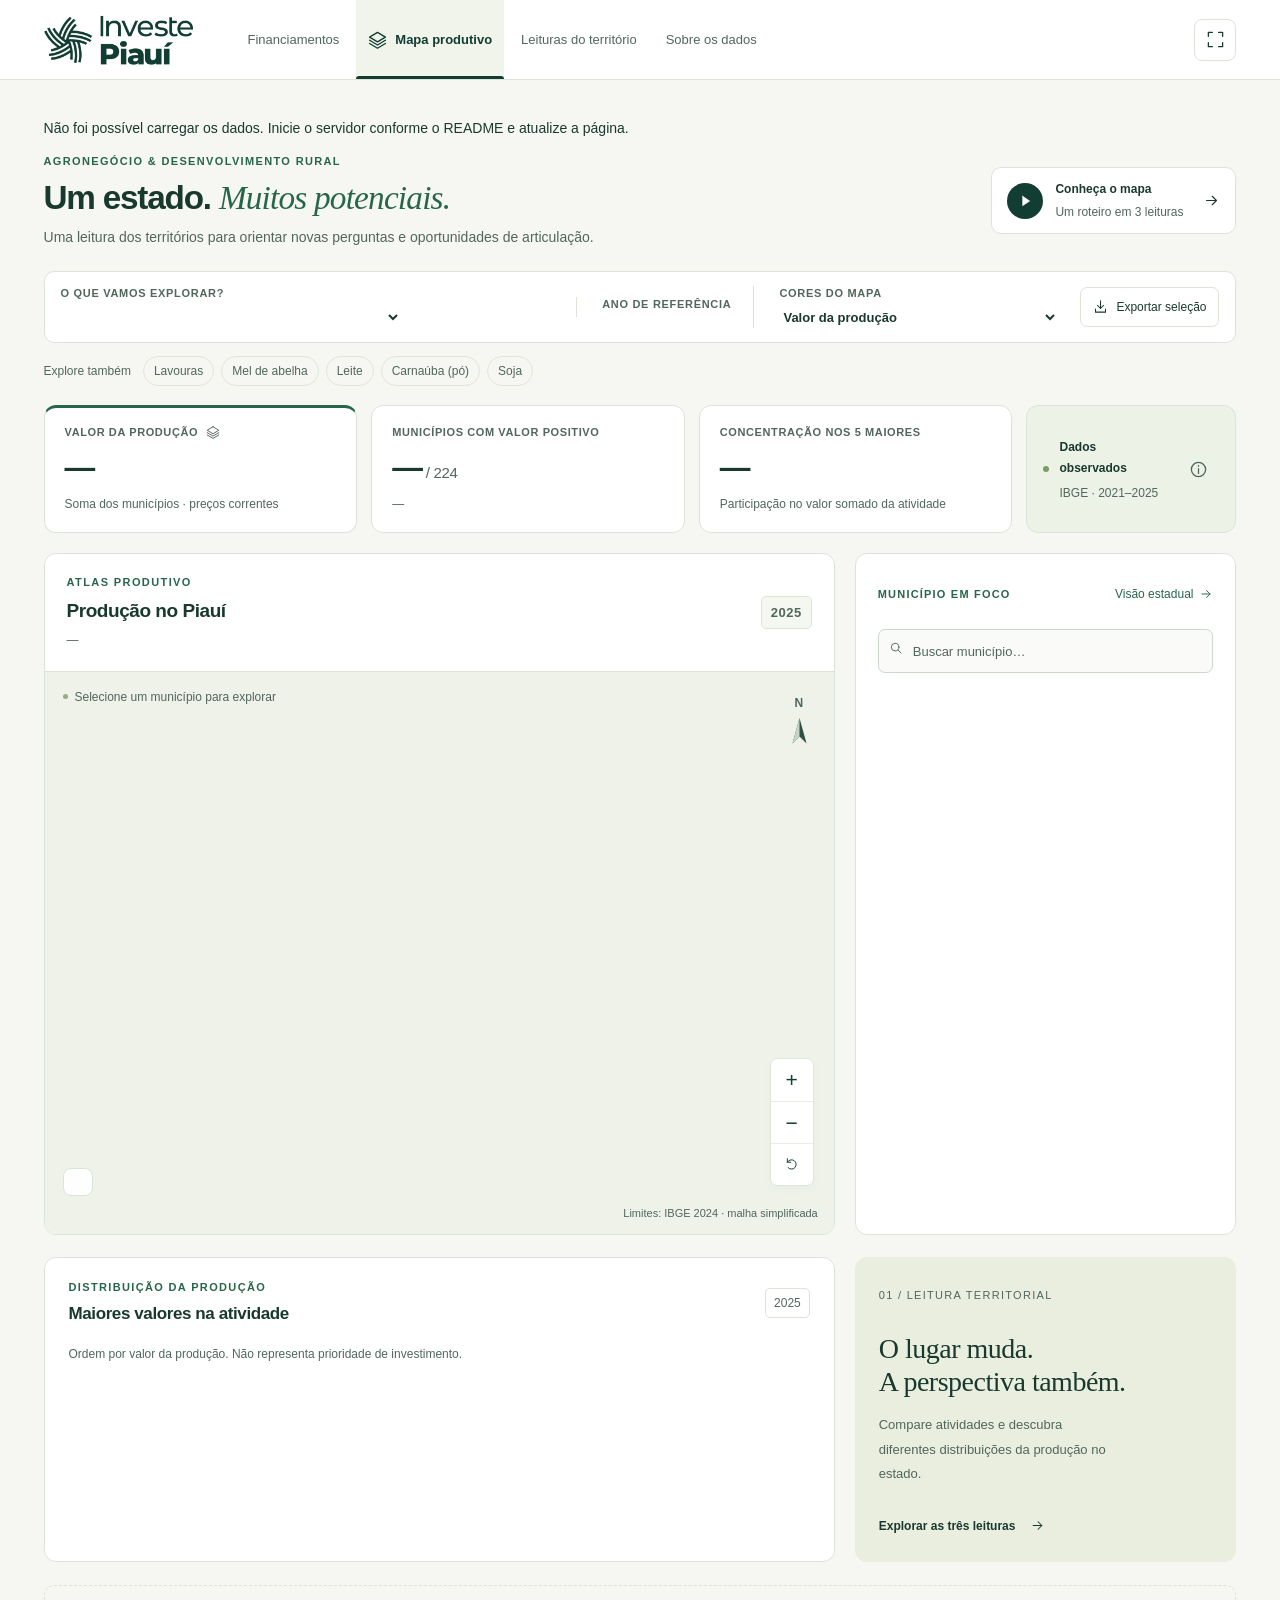
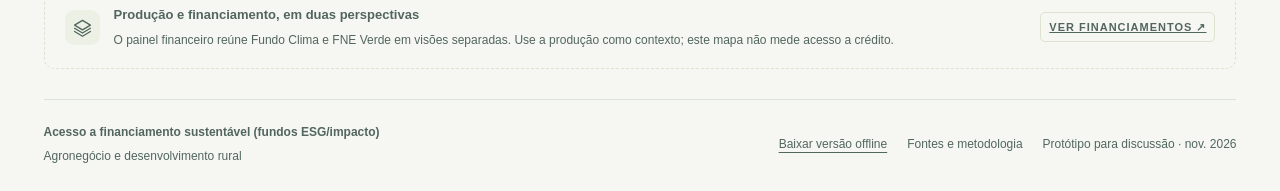
==== commit 7794ab20: "feat(ui): redesenha interface." ====
--- a/frontend/contexto.html
+++ b/frontend/contexto.html
@@ -3,7 +3,7 @@
   <head>
     <meta charset="utf-8">
     <meta name="viewport" content="width=device-width,initial-scale=1">
-    <meta name="theme-color" content="#183f32">
+    <meta name="theme-color" content="#123d32">
     <meta
       name="description"
       content="Explore a produção dos 224 municípios do Piauí, de 2021 a 2025. Um mapa interativo para apoiar a análise territorial.">
@@ -42,13 +42,14 @@
       </defs>
     </svg>
 
+    <a class="skip-link" href="#mainContent">Ir para o conteúdo</a>
     <header class="topbar">
       <a class="brand" href="#" aria-label="Investe Piauí, início"
         ><span class="investe-logo" role="img" aria-label="Investe Piauí"></span
       ></a>
       <nav aria-label="Navegação principal">
         <a href="index.html" class="context-back">Financiamentos</a
-        ><span class="nav-active"
+        ><span class="nav-active" aria-current="page"
           ><svg class="icon"><use href="#i-layers" /></svg>Mapa produtivo</span
         ><button id="insightsButton">Leituras do território</button
         ><button id="aboutButton">Sobre os dados</button>
@@ -66,7 +67,7 @@
       </div>
     </header>
 
-    <main>
+    <main id="mainContent" tabindex="-1">
       <section class="intro" aria-labelledby="pageTitle">
         <div>
           <p class="eyebrow">AGRONEGÓCIO & DESENVOLVIMENTO RURAL</p>
--- a/frontend/assets/css/base.css
+++ b/frontend/assets/css/base.css
@@ -1,14 +1,17 @@
 :root {
-  --ink: #203b31;
-  --deep: #183f32;
-  --muted: #748077;
-  --line: #e1e6dd;
-  --paper: #f7f8f4;
+  --ink: #19392f;
+  --deep: #123d32;
+  --green: #28664b;
+  --muted: #52665d;
+  --line: #dce4da;
+  --paper: #f6f7f3;
   --white: #fff;
-  --accent: #d7e6b4;
-  --orange: #c37b48;
-  --radius: 16px;
-  --font: Inter, 'Segoe UI', Arial, sans-serif;
+  --accent: #dce7cc;
+  --olive: #a8bc82;
+  --gold: #d8a44d;
+  --orange: #8b611f;
+  --radius: 12px;
+  --font: 'Segoe UI', Inter, Arial, sans-serif;
 }
 * {
   box-sizing: border-box;
@@ -19,6 +22,7 @@
   color: var(--ink);
   font-family: var(--font);
   font-size: 14px;
+  line-height: 1.5;
   -webkit-font-smoothing: antialiased;
 }
 button,
@@ -82,12 +86,12 @@
   display: none !important;
 }
 .topbar {
-  height: 82px;
+  min-height: 80px;
   display: flex;
   align-items: center;
   justify-content: space-between;
-  gap: 30px;
-  padding: 0 3.4%;
+  gap: 26px;
+  padding: 0 clamp(20px, 3.4vw, 56px);
   background: var(--white);
   border-bottom: 1px solid var(--line);
 }
@@ -122,10 +126,10 @@
   display: block;
 }
 .brand-dot {
-  color: #98ae6e;
+  color: var(--muted);
 }
 .brand small {
-  font-size: 8px;
+  font-size: 11px;
   letter-spacing: 2.1px;
   font-weight: 650;
   display: block;
@@ -133,26 +137,29 @@
 }
 .topbar nav {
   display: flex;
-  align-items: center;
-  gap: 29px;
-  height: 100%;
+  align-items: stretch;
+  gap: 5px;
+  align-self: stretch;
+  min-width: 0;
   margin-right: auto;
-  margin-left: 55px;
+  margin-left: 16px;
 }
 .topbar nav > button,
 .nav-active {
-  height: 100%;
-  display: flex;
-  align-items: center;
-  gap: 9px;
-  font-size: 12px;
-  color: #7b847e;
+  display: flex;
+  align-items: center;
+  gap: 8px;
+  padding: 0 12px;
+  font-size: 13px;
+  color: var(--muted);
   position: relative;
   white-space: nowrap;
+  text-decoration: none;
 }
 .nav-active {
   color: var(--deep);
   font-weight: 650;
+  background: #f0f4eb;
 }
 .nav-active:after {
   content: '';
@@ -170,17 +177,17 @@
   gap: 17px;
 }
 .academic-tag {
-  font-size: 9px;
+  font-size: 12px;
   letter-spacing: 1px;
-  color: #7c847d;
+  color: var(--muted);
   white-space: nowrap;
 }
 .academic-tag span {
   padding: 0 6px;
 }
 .icon-button {
-  height: 34px;
-  width: 34px;
+  height: 42px;
+  width: 42px;
   display: grid;
   place-items: center;
   border-radius: 8px;
@@ -194,64 +201,69 @@
 }
 main {
   max-width: 1600px;
-  padding: 28px 3.4% 0;
+  padding: 24px clamp(20px, 3.4vw, 56px) 0;
   margin: auto;
 }
 .intro {
   display: flex;
   align-items: center;
   justify-content: space-between;
-  gap: 30px;
-  margin-bottom: 24px;
+  gap: 24px;
+  margin-bottom: 22px;
 }
 .eyebrow {
-  font-size: 9px;
-  letter-spacing: 1.6px;
+  font-size: 11px;
+  letter-spacing: 1.35px;
   font-weight: 700;
   margin: 0 0 8px;
-  color: #829075;
+  color: var(--green);
   display: block;
 }
 h1 {
-  font-size: 34px;
-  letter-spacing: -1.3px;
-  font-weight: 550;
+  font-size: clamp(28px, 2.6vw, 38px);
+  letter-spacing: -1.2px;
+  font-weight: 600;
   margin: 0;
   line-height: 1.2;
+  text-wrap: balance;
 }
 h1 em {
   font-family: Georgia, 'Times New Roman', serif;
   font-weight: 400;
-  color: #54735b;
+  color: var(--green);
   letter-spacing: -0.8px;
 }
 .intro-copy {
-  color: #7c857b;
-  font-size: 12px;
-  line-height: 1.5;
+  color: var(--muted);
+  font-size: 14px;
+  line-height: 1.6;
   margin: 9px 0 0;
+  max-width: 720px;
 }
 .tour-start {
   display: flex;
   gap: 12px;
   align-items: center;
-  padding: 11px 0 11px 18px;
+  padding: 12px 15px;
   text-align: left;
   flex-shrink: 0;
+  border: 1px solid var(--line);
+  border-radius: 10px;
+  background: var(--white);
 }
 .play-round {
-  background: #e8eedb;
-  border: 1px solid #dce6c8;
+  background: var(--deep);
   display: grid;
   place-items: center;
-  width: 37px;
-  height: 37px;
+  width: 36px;
+  height: 36px;
   border-radius: 50%;
 }
 .play-round svg {
   height: 14px;
   width: 14px;
-  fill: var(--deep);
+  fill: var(--white);
+  color: var(--white);
   stroke-width: 1;
 }
 .tour-start > span:nth-child(2) {
@@ -261,31 +273,32 @@
 .tour-start small {
   display: block;
   margin-top: 5px;
-  font-size: 10px;
+  font-size: 12px;
   font-weight: 400;
-  color: #92998d;
+  color: var(--muted);
 }
 .tour-start > .icon {
   width: 17px;
   margin-left: 8px;
 }
 .filter-bar {
-  background: white;
+  background: var(--white);
   border: 1px solid var(--line);
-  border-radius: 12px;
-  display: flex;
-  align-items: center;
-  padding: 14px 17px;
-  gap: 25px;
-  min-height: 77px;
+  border-radius: 10px;
+  display: flex;
+  align-items: center;
+  padding: 12px 16px;
+  gap: 22px;
+  min-height: 72px;
 }
 .field-label {
   display: block;
-  font-size: 8px;
-  letter-spacing: 1.25px;
+  font-size: 11px;
+  letter-spacing: .7px;
   font-weight: 650;
-  color: #8a9384;
-  margin-bottom: 7px;
+  color: var(--muted);
+  margin-bottom: 5px;
+  line-height: 1.4;
 }
 .activity-control {
   min-width: 220px;
@@ -316,7 +329,7 @@
 }
 .year-buttons button {
   padding: 6px 13px;
-  font-size: 11px;
+  font-size: 13px;
   border-radius: 5px;
   font-weight: 500;
 }
@@ -341,7 +354,7 @@
   gap: 8px;
   align-items: center;
   padding: 10px 12px;
-  font-size: 10px;
+  font-size: 12px;
   white-space: nowrap;
 }
 .export-button:hover {
@@ -355,21 +368,21 @@
   display: flex;
   align-items: center;
   gap: 7px;
-  font-size: 10px;
+  font-size: 12px;
   margin: 13px 0 19px;
   flex-wrap: wrap;
 }
 .shortcuts > span {
-  color: #89917f;
+  color: var(--muted);
   margin-right: 5px;
 }
 .shortcuts button {
   padding: 5px 10px;
   border: 1px solid #e1e5d9;
   border-radius: 20px;
-  color: #727f68;
+  color: var(--muted);
   background: transparent;
-  font-size: 10px;
+  font-size: 12px;
 }
 .shortcuts button:hover,
 .shortcuts button.active {
@@ -378,53 +391,60 @@
   border-color: #cfdac0;
 }
 .metrics {
-  display: flex;
-  align-items: center;
-  padding: 0 1px 20px;
-  gap: 34px;
+  display: grid;
+  grid-template-columns: repeat(3, minmax(0, 1fr)) 210px;
+  align-items: stretch;
+  padding: 0 0 20px;
+  gap: 14px;
 }
 .metrics article {
-  flex: 1;
   min-width: 0;
+  padding: 18px 20px;
+  border: 1px solid var(--line);
+  border-radius: var(--radius);
+  background: var(--white);
 }
 .metric-label {
-  font-size: 8px;
-  color: #929b8b;
-  letter-spacing: 1.3px;
+  font-size: 11px;
+  color: var(--muted);
+  letter-spacing: .6px;
   display: flex;
   align-items: center;
   gap: 8px;
+  font-weight: 650;
+  line-height: 1.5;
+}
+.metrics article strong {
+  display: block;
+  font-size: clamp(26px, 2.4vw, 34px);
+  line-height: 1.2;
+  margin-top: 10px;
   font-weight: 600;
-}
-.metrics article strong {
-  display: block;
-  font-size: 30px;
-  line-height: 1.3;
-  margin-top: 7px;
-  font-weight: 550;
-  letter-spacing: -1.2px;
+  letter-spacing: -1px;
   font-variant-numeric: tabular-nums;
 }
 .metric-denominator {
   font-size: 15px;
   letter-spacing: -0.3px;
-  color: #9ba291;
+  color: var(--muted);
   font-weight: 400;
 }
 .metrics article small {
   display: block;
-  color: #8e9786;
-  font-size: 9px;
-  margin-top: 5px;
+  color: var(--muted);
+  font-size: 12px;
+  margin-top: 8px;
+  line-height: 1.6;
 }
 .data-stamp {
   display: flex;
   align-items: center;
   gap: 10px;
-  padding-left: 27px;
-  border-left: 1px solid var(--line);
-  min-height: 54px;
-  flex-shrink: 0;
+  padding: 16px;
+  border: 1px solid var(--line);
+  border-radius: var(--radius);
+  background: #edf2e7;
+  min-width: 0;
 }
 .status-dot {
   height: 6px;
@@ -435,23 +455,23 @@
   flex-shrink: 0;
 }
 .data-stamp b {
-  font-size: 10px;
+  font-size: 12px;
   font-weight: 600;
 }
 .data-stamp small {
-  font-size: 9px;
-  color: #8f9788;
+  font-size: 12px;
+  color: var(--muted);
   display: block;
   margin-top: 6px;
 }
 .data-stamp .icon-button {
   margin-left: 5px;
-  color: #8e9b84;
+  color: var(--muted);
 }
 .data-notice {
   border: 1px solid #e7d8b7;
   background: #faf5e8;
-  color: #8b713e;
+  color: var(--muted);
   padding: 12px 16px;
   border-radius: 10px;
   margin-bottom: 18px;
@@ -460,9 +480,9 @@
 }
 .explorer {
   display: grid;
-  grid-template-columns: minmax(0, 1fr) 335px;
+  grid-template-columns: minmax(0, 1fr) minmax(300px, 32%);
   gap: 20px;
-  align-items: start;
+  align-items: stretch;
 }
 .map-card {
   border: 1px solid var(--line);
@@ -471,14 +491,14 @@
   overflow: hidden;
 }
 .map-heading {
-  padding: 21px 24px 17px;
+  padding: 20px 22px;
   display: flex;
   align-items: center;
   justify-content: space-between;
-  gap: 20px;
+  gap: 16px;
 }
 .map-heading .eyebrow {
-  font-size: 8px;
+  font-size: 11px;
   letter-spacing: 1.4px;
   margin-bottom: 6px;
 }
@@ -489,28 +509,27 @@
   font-weight: 550;
 }
 .map-heading p {
-  font-size: 9px;
-  color: #939b8e;
-  margin: 7px 0 0;
+  font-size: 12px;
+  color: var(--muted);
+  margin: 6px 0 0;
+  line-height: 1.6;
 }
 .map-period {
-  font-size: 11px;
+  font-size: 13px;
   font-weight: 600;
   letter-spacing: 0.5px;
   border: 1px solid #dbe5d0;
   border-radius: 5px;
   padding: 6px 9px;
   background: #f5f8f0;
-  color: #75856b;
+  color: var(--muted);
 }
 .map-canvas {
-  height: 540px;
-  background-color: #f1f4ee;
-  background-image: radial-gradient(#bac8b13a 0.65px, transparent 0.65px);
-  background-size: 13px 13px;
+  height: clamp(480px, 44vw, 610px);
+  background: #eef2e9;
   position: relative;
   overflow: hidden;
-  border-top: 1px solid #e8ede0;
+  border-top: 1px solid var(--line);
   touch-action: none;
 }
 .map-canvas > svg {
@@ -526,36 +545,36 @@
 }
 .map-path {
   stroke: #fff;
-  stroke-width: 0.7;
+  stroke-width: .7;
   stroke-linejoin: round;
   vector-effect: non-scaling-stroke;
   cursor: pointer;
   outline: none;
   fill-rule: evenodd;
-  transition:
-    fill 0.35s,
-    stroke 0.15s;
+  transition: fill .2s, stroke .15s;
 }
 .map-path:hover {
   stroke: #234d38;
   stroke-width: 1.8;
 }
 .map-path.selected {
-  stroke: #b4773f;
-  stroke-width: 2.8;
+  stroke: #8b611f;
+  stroke-width: 3;
   paint-order: stroke fill;
 }
 .map-path:focus-visible {
-  stroke: #b4773f;
-  stroke-width: 3;
+  stroke: var(--deep);
+  stroke-width: 4;
+  paint-order: stroke fill;
 }
 .map-hint {
   position: absolute;
-  top: 17px;
-  left: 20px;
+  top: 16px;
+  left: 18px;
+  right: 55px;
   z-index: 2;
-  color: #7e8d74;
-  font-size: 9px;
+  color: var(--muted);
+  font-size: 12px;
   display: flex;
   align-items: center;
   gap: 7px;
@@ -573,11 +592,11 @@
   display: grid;
   justify-items: center;
   gap: 5px;
-  color: #74846c;
+  color: var(--muted);
   pointer-events: none;
 }
 .north-arrow b {
-  font-size: 9px;
+  font-size: 12px;
   font-weight: 600;
   letter-spacing: 0.6px;
 }
@@ -587,19 +606,18 @@
 }
 .map-legend {
   position: absolute;
-  bottom: 39px;
-  left: 20px;
+  bottom: 38px;
+  left: 18px;
   padding: 13px 14px;
-  background: #fffffff0;
-  border: 1px solid #e2e7db;
-  border-radius: 9px;
-  max-width: 180px;
-  box-shadow: 0 3px 10px #29432904;
-  font-size: 9px;
+  background: #fffffff5;
+  border: 1px solid var(--line);
+  border-radius: 8px;
+  max-width: 230px;
+  font-size: 12px;
   pointer-events: none;
 }
 .legend-title {
-  font-size: 9px;
+  font-size: 12px;
   font-weight: 650;
   display: block;
   margin-bottom: 8px;
@@ -608,9 +626,9 @@
   display: flex;
   align-items: center;
   gap: 7px;
-  color: #7b8871;
+  color: var(--muted);
   margin: 5px 0;
-  font-size: 8px;
+  font-size: 11px;
 }
 .legend-row i {
   width: 12px;
@@ -621,11 +639,11 @@
   flex-shrink: 0;
 }
 .legend-note {
-  color: #a0a795;
-  font-size: 7px;
-  margin-top: 9px;
+  color: var(--muted);
+  font-size: 11px;
+  margin: 9px 0 0;
   line-height: 1.5;
-  max-width: 140px;
+  max-width: 205px;
 }
 .map-controls {
   position: absolute;
@@ -640,12 +658,12 @@
   overflow: hidden;
 }
 .map-controls button {
-  height: 32px;
-  width: 32px;
+  height: 42px;
+  width: 42px;
   display: grid;
   place-items: center;
-  font-size: 19px;
-  color: #65795e;
+  font-size: 21px;
+  color: var(--deep);
 }
 .map-controls button:hover {
   background: #edf3e5;
@@ -659,11 +677,10 @@
 }
 .map-attribution {
   position: absolute;
-  bottom: 13px;
-  right: 17px;
-  font-size: 7px;
-  letter-spacing: 0.2px;
-  color: #94a087;
+  bottom: 12px;
+  right: 16px;
+  font-size: 11px;
+  color: var(--muted);
   pointer-events: none;
 }
 .map-tooltip {
@@ -690,17 +707,17 @@
   margin-top: 6px;
 }
 .map-tooltip small {
-  color: #c6d7b7;
-  font-size: 9px;
+  color: var(--muted);
+  font-size: 12px;
   display: block;
   margin-top: 5px;
 }
 .detail-card {
-  background: white;
+  background: var(--white);
   border: 1px solid var(--line);
   border-radius: var(--radius);
-  padding: 21px 21px 19px;
-  min-height: 630px;
+  padding: 22px;
+  min-width: 0;
 }
 .detail-heading {
   display: flex;
@@ -709,7 +726,7 @@
   gap: 7px;
 }
 .detail-heading .eyebrow {
-  font-size: 8px;
+  font-size: 11px;
   letter-spacing: 1.2px;
   margin: 0;
 }
@@ -717,8 +734,8 @@
   display: flex;
   align-items: center;
   gap: 6px;
-  font-size: 9px;
-  color: #8b9781;
+  font-size: 12px;
+  color: var(--muted);
   padding: 3px 0;
 }
 .text-button:hover {
@@ -734,32 +751,33 @@
   height: 14px;
   left: 11px;
   top: 12px;
-  color: #9aa58e;
+  color: var(--muted);
 }
 .search-wrap input {
   width: 100%;
-  border: 1px solid #e4e9dc;
-  background: #f9faf6;
-  border-radius: 6px;
-  padding: 11px 10px 11px 33px;
-  font-size: 10px;
+  min-height: 44px;
+  border: 1px solid #cbd7ca;
+  background: #fafbf8;
+  border-radius: 7px;
+  padding: 11px 10px 11px 34px;
+  font-size: 13px;
   outline-offset: 2px;
   color: var(--deep);
 }
 .search-wrap input::placeholder {
-  color: #a2aa97;
+  color: var(--muted);
 }
 .search-results {
   position: absolute;
-  top: 42px;
+  top: calc(100% + 5px);
   left: 0;
   right: 0;
-  background: white;
-  border: 1px solid #dbe5d3;
+  background: var(--white);
+  border: 1px solid var(--line);
   border-radius: 8px;
-  box-shadow: 0 9px 30px #193e3219;
+  box-shadow: 0 8px 24px #123d3214;
   z-index: 10;
-  max-height: 260px;
+  max-height: 290px;
   overflow: auto;
 }
 .search-results button {
@@ -767,7 +785,7 @@
   display: block;
   text-align: left;
   padding: 11px 13px;
-  font-size: 11px;
+  font-size: 13px;
   border-bottom: 1px solid #f0f2ed;
 }
 .search-results button:hover,
@@ -776,8 +794,8 @@
 }
 .search-results p {
   padding: 4px 12px;
-  font-size: 11px;
-  color: #85947a;
+  font-size: 13px;
+  color: var(--muted);
 }
 .city-title {
   font-size: 24px;
@@ -787,15 +805,15 @@
   line-height: 1.15;
 }
 .city-subtitle {
-  font-size: 9px;
-  color: #98a18e;
+  font-size: 12px;
+  color: var(--muted);
   margin: 0 0 20px;
 }
 .city-label {
-  font-size: 8px;
+  font-size: 11px;
   letter-spacing: 0.9px;
   text-transform: uppercase;
-  color: #89967e;
+  color: var(--muted);
   margin: 0 0 5px;
   line-height: 1.7;
 }
@@ -821,8 +839,8 @@
 }
 .city-stat-row span {
   display: block;
-  font-size: 8px;
-  color: #98a18d;
+  font-size: 11px;
+  color: var(--muted);
   margin-top: 4px;
 }
 .trend-header {
@@ -830,12 +848,12 @@
   justify-content: space-between;
   align-items: center;
   margin: 17px 0 8px;
-  font-size: 9px;
-  color: #7f8f74;
+  font-size: 12px;
+  color: var(--muted);
 }
 .trend-header small {
-  font-size: 7px;
-  color: #a0a994;
+  font-size: 11px;
+  color: var(--muted);
 }
 .trend-chart {
   display: flex;
@@ -865,12 +883,12 @@
   background: #577b50;
 }
 .trend-col small {
-  font-size: 8px;
-  color: #9aa68e;
+  font-size: 11px;
+  color: var(--muted);
 }
 .trend-missing {
   font-size: 13px;
-  color: #b1b7a7;
+  color: var(--muted);
   margin: auto;
 }
 .other-head {
@@ -878,17 +896,17 @@
   align-items: center;
   gap: 6px;
   margin: 21px 0 7px;
-  font-size: 9px;
+  font-size: 12px;
   font-weight: 600;
-  color: #75876a;
+  color: var(--muted);
 }
 .other-head .icon {
   height: 13px;
   width: 13px;
 }
 .other-help {
-  font-size: 8px;
-  color: #a1aa94;
+  font-size: 11px;
+  color: var(--muted);
   margin: 0 0 8px;
   line-height: 1.6;
 }
@@ -901,7 +919,7 @@
   padding: 9px 0;
   text-align: left;
   border-bottom: 1px solid #f0f3e9;
-  font-size: 10px;
+  font-size: 12px;
 }
 .other-activity:last-child {
   border-bottom: 0;
@@ -910,25 +928,23 @@
   color: #527a36;
 }
 .other-activity > span {
-  white-space: nowrap;
-  overflow: hidden;
-  text-overflow: ellipsis;
-  max-width: 185px;
+  overflow-wrap: anywhere;
+  min-width: 0;
 }
 .other-activity small {
-  font-size: 8px;
-  color: #94a082;
+  font-size: 11px;
+  color: var(--muted);
   display: block;
   margin-top: 4px;
 }
 .other-activity b {
-  font-size: 9px;
+  font-size: 12px;
   white-space: nowrap;
   font-weight: 500;
 }
 .side-note {
-  font-size: 9px;
-  color: #8c9a80;
+  font-size: 12px;
+  color: var(--muted);
   line-height: 1.8;
   margin: 16px 0 0;
 }
@@ -944,11 +960,11 @@
 .state-illustration .icon {
   height: 23px;
   width: 23px;
-  color: #7c975f;
+  color: var(--muted);
 }
 .state-copy {
-  font-size: 11px;
-  color: #8b9981;
+  font-size: 13px;
+  color: var(--muted);
   line-height: 1.9;
   margin: 14px 0 20px;
 }
@@ -956,7 +972,7 @@
   padding: 15px;
   background: #f3f6ec;
   border-radius: 8px;
-  font-size: 11px;
+  font-size: 13px;
   line-height: 1.8;
 }
 .state-highlight b {
@@ -967,9 +983,9 @@
 }
 .bottom-grid {
   display: grid;
-  grid-template-columns: minmax(0, 1fr) 335px;
+  grid-template-columns: minmax(0, 1fr) minmax(300px, 32%);
   gap: 20px;
-  margin: 21px 0;
+  margin: 22px 0;
 }
 .ranking-card {
   border: 1px solid var(--line);
@@ -991,33 +1007,33 @@
   font-weight: 550;
 }
 .section-heading .eyebrow {
-  font-size: 8px;
+  font-size: 11px;
   margin-bottom: 6px;
 }
 .quiet-chip {
-  font-size: 10px;
+  font-size: 12px;
   padding: 5px 8px;
   border: 1px solid var(--line);
   border-radius: 5px;
-  color: #8a977e;
+  color: var(--muted);
 }
 .ranking-row {
   width: 100%;
   display: grid;
-  grid-template-columns: 22px minmax(100px, 1.1fr) minmax(70px, 1fr) 95px 52px;
-  align-items: center;
-  gap: 14px;
+  grid-template-columns: 22px minmax(100px, 1.1fr) minmax(45px, 1fr) 100px 58px;
+  align-items: center;
+  gap: 12px;
   text-align: left;
-  padding: 11px 0;
-  border-top: 1px solid #f0f3e9;
-  font-size: 11px;
+  padding: 14px 0;
+  border-top: 1px solid var(--line);
+  font-size: 13px;
 }
 .ranking-row:hover {
   background: #f7f9f2;
 }
 .rank-number {
-  font-size: 9px;
-  color: #a1ae95;
+  font-size: 12px;
+  color: var(--muted);
 }
 .rank-name {
   font-weight: 500;
@@ -1036,22 +1052,22 @@
 }
 .rank-value {
   text-align: right;
-  font-size: 10px;
+  font-size: 12px;
 }
 .rank-share {
-  font-size: 9px;
-  color: #97a48a;
+  font-size: 12px;
+  color: var(--muted);
   text-align: right;
 }
 .fine-print {
-  font-size: 8px;
-  color: #a2aa97;
+  font-size: 12px;
+  color: var(--muted);
   margin: 14px 0 0;
-  line-height: 1.8;
+  line-height: 1.7;
 }
 .empty-ranking {
   font-size: 12px;
-  color: #8c9c80;
+  color: var(--muted);
   padding: 25px 0;
   line-height: 1.8;
 }
@@ -1063,9 +1079,9 @@
   overflow: hidden;
 }
 .reading-number {
-  font-size: 8px;
+  font-size: 11px;
   letter-spacing: 1.3px;
-  color: #8b9c76;
+  color: var(--muted);
 }
 .reading-card h2 {
   font-family: Georgia, 'Times New Roman', serif;
@@ -1081,8 +1097,8 @@
   max-width: 240px;
   position: relative;
   z-index: 1;
-  font-size: 11px;
-  color: #839174;
+  font-size: 13px;
+  color: var(--muted);
   line-height: 1.9;
 }
 .reading-card button {
@@ -1090,7 +1106,7 @@
   gap: 15px;
   align-items: center;
   padding: 16px 0 0;
-  font-size: 10px;
+  font-size: 12px;
   position: relative;
   z-index: 1;
   font-weight: 550;
@@ -1099,6 +1115,7 @@
   width: 15px;
 }
 .reading-outline {
+  display: none;
   font-family: Georgia, serif;
   font-size: 230px;
   position: absolute;
@@ -1125,30 +1142,30 @@
   background: #edf1e5;
   display: grid;
   place-items: center;
-  color: #95a680;
+  color: var(--muted);
   flex-shrink: 0;
 }
 .next-layer b {
-  font-size: 11px;
+  font-size: 13px;
   font-weight: 550;
-  color: #7b8d69;
+  color: var(--muted);
 }
 .next-layer p {
-  font-size: 10px;
-  color: #9aa58e;
+  font-size: 12px;
+  color: var(--muted);
   margin: 5px 0 0;
   line-height: 1.7;
 }
 .pending-badge {
   margin-left: auto;
-  font-size: 7px;
+  font-size: 11px;
   font-weight: 600;
   letter-spacing: 1px;
   white-space: nowrap;
   border: 1px solid #dce4cf;
   border-radius: 5px;
   padding: 6px 8px;
-  color: #94a37f;
+  color: var(--muted);
 }
 footer {
   border-top: 1px solid var(--line);
@@ -1157,12 +1174,12 @@
   display: flex;
   justify-content: space-between;
   gap: 18px;
-  font-size: 9px;
-  color: #a2aa96;
+  font-size: 12px;
+  color: var(--muted);
 }
 footer b {
   font-weight: 600;
-  color: #839073;
+  color: var(--muted);
 }
 footer > div {
   display: flex;
@@ -1170,20 +1187,20 @@
   align-items: center;
 }
 footer button {
-  font-size: 9px;
-  color: #869675;
+  font-size: 12px;
+  color: var(--muted);
   padding: 0;
 }
 .info-dialog {
-  padding: 30px 33px;
-  border: 1px solid #dfe6d7;
-  border-radius: 18px;
-  background: white;
+  padding: 28px;
+  border: 1px solid var(--line);
+  border-radius: 14px;
+  background: var(--white);
   color: var(--ink);
-  max-width: 660px;
-  width: calc(100% - 34px);
+  max-width: 740px;
+  width: calc(100% - 32px);
   max-height: 88vh;
-  box-shadow: 0 25px 100px #142f3233;
+  box-shadow: 0 20px 70px #123d3226;
   overflow: auto;
 }
 .info-dialog::backdrop {
@@ -1208,9 +1225,9 @@
 }
 .info-dialog p,
 .info-dialog li {
-  color: #85917c;
-  font-size: 12px;
-  line-height: 1.9;
+  color: var(--muted);
+  font-size: 14px;
+  line-height: 1.8;
 }
 .info-dialog h3 {
   font-size: 12px;
@@ -1235,13 +1252,13 @@
   border-bottom: 1px solid var(--line);
 }
 .source-list b {
-  font-size: 11px;
+  font-size: 13px;
   font-weight: 600;
 }
 .source-list span {
   display: block;
-  color: #8f9b84;
-  font-size: 10px;
+  color: var(--muted);
+  font-size: 12px;
   margin-top: 6px;
 }
 .source-list svg {
@@ -1251,14 +1268,14 @@
   width: 15px;
 }
 .geometry-note {
-  font-size: 10px !important;
+  font-size: 12px !important;
 }
 .dialog-disclaimer {
   border-top: 1px solid var(--line);
   padding-top: 15px;
   margin-top: 24px;
-  color: #8d9b80;
-  font-size: 10px;
+  color: var(--muted);
+  font-size: 12px;
   line-height: 1.9;
 }
 .insight-card {
@@ -1275,9 +1292,9 @@
   background: #edf3e6;
 }
 .insight-card > small {
-  font-size: 8px;
+  font-size: 11px;
   letter-spacing: 1px;
-  color: #8fa278;
+  color: var(--muted);
 }
 .insight-card h3 {
   font-size: 17px;
@@ -1285,7 +1302,7 @@
   font-weight: 500;
 }
 .insight-card p {
-  font-size: 11px;
+  font-size: 13px;
   margin: 0;
 }
 .insight-card b {
@@ -1294,30 +1311,35 @@
 }
 .tour-card {
   position: fixed;
-  left: 35px;
-  bottom: 25px;
-  width: 430px;
-  border: 1px solid #284d39;
-  border-radius: 14px;
-  box-shadow: 0 14px 70px #16372b35;
+  left: 24px;
+  bottom: 20px;
+  width: 440px;
+  max-width: calc(100vw - 32px);
+  max-height: min(75vh, 540px);
+  overflow: auto;
+  border: 1px solid #365e4e;
+  border-top: 3px solid var(--olive);
+  border-radius: 12px;
+  box-shadow: 0 12px 40px #123d3226;
   background: var(--deep);
-  color: #f2f5ea;
-  padding: 24px 25px;
+  color: #fff;
+  padding: 24px;
   z-index: 40;
+  animation: panel-enter .18s ease-out;
 }
 .tour-close {
   position: absolute;
   right: 11px;
   top: 10px;
-  color: #bdd0a9;
+  color: var(--muted);
 }
 .tour-close:hover {
   background: #315442;
 }
 .tour-counter {
-  font-size: 8px;
-  letter-spacing: 1.6px;
-  color: #bacd9c;
+  font-size: 11px;
+  letter-spacing: 1.2px;
+  color: #dce7cc;
 }
 .tour-card h3 {
   font-family: Georgia, serif;
@@ -1327,9 +1349,9 @@
   margin: 14px 22px 12px 0;
 }
 .tour-card p {
-  font-size: 12px;
-  line-height: 1.8;
-  color: #b9cca5;
+  font-size: 14px;
+  line-height: 1.7;
+  color: #e0e9d7;
   margin: 0;
 }
 .tour-bottom {
@@ -1340,7 +1362,7 @@
 }
 .tour-bottom .text-button {
   margin-left: auto;
-  color: #bed0a7;
+  color: var(--muted);
 }
 .tour-dots {
   display: flex;
@@ -1356,15 +1378,16 @@
   background: #cbe29e;
 }
 .solid-button {
-  background: #d1e3ac;
+  background: var(--accent);
   color: var(--deep);
   display: flex;
-  align-items: center;
-  gap: 13px;
-  padding: 10px 12px;
-  border-radius: 5px;
-  font-size: 10px;
+  gap: 10px;
+  align-items: center;
+  padding: 11px 14px;
+  border-radius: 7px;
+  font-size: 13px;
   font-weight: 600;
+  min-height: 42px;
 }
 .solid-button .icon {
   width: 14px;
@@ -1384,684 +1407,8 @@
   max-width: 90vw;
   text-align: center;
 }
-@media (min-width: 1500px) {
-  .map-canvas {
-    height: 590px;
-  }
-  .detail-card {
-    min-height: 680px;
-    padding: 23px 24px;
-  }
-  .other-activity {
-    padding: 12px 0;
-  }
-  .explorer,
-  .bottom-grid {
-    grid-template-columns: minmax(0, 1fr) 365px;
-  }
-  .trend-chart {
-    height: 102px;
-  }
-  .city-title {
-    margin-top: 30px;
-  }
-  .map-heading {
-    padding: 24px 28px 20px;
-  }
-}
-@media (max-width: 1190px) {
-  .topbar nav {
-    margin-left: 15px;
-    gap: 20px;
-  }
-  .academic-tag {
-    display: none;
-  }
-  .filter-bar {
-    gap: 16px;
-  }
-  .year-control,
-  .metric-control {
-    padding-left: 16px;
-  }
-  .year-buttons button {
-    padding: 6px 9px;
-  }
-  .activity-control {
-    min-width: 180px;
-  }
-  .metric-control {
-    min-width: 170px;
-  }
-  .export-button span {
-    display: none;
-  }
-  .export-button {
-    padding: 10px;
-  }
-  .metrics {
-    gap: 20px;
-  }
-  .data-stamp {
-    padding-left: 15px;
-  }
-  .explorer,
-  .bottom-grid {
-    grid-template-columns: minmax(0, 1fr) 310px;
-  }
-  .detail-card {
-    padding: 19px 18px;
-  }
-  .map-heading h2 {
-    font-size: 17px;
-  }
-  .map-canvas {
-    height: 535px;
-  }
-  h1 {
-    font-size: 31px;
-  }
-  .tour-start {
-    padding-left: 0;
-  }
-}
-@media (max-width: 850px) {
-  .topbar {
-    height: 70px;
-    padding: 0 5%;
-  }
-  .topbar nav {
-    margin-left: auto;
-    gap: 15px;
-  }
-  .topbar nav > button {
-    font-size: 10px;
-  }
-  .nav-active {
-    font-size: 10px;
-  }
-  .nav-active .icon {
-    display: none;
-  }
-  .brand b {
-    font-size: 24px;
-  }
-  .brand-mark {
-    height: 37px;
-    width: 35px;
-  }
-  .brand small {
-    font-size: 6px;
-    letter-spacing: 1.8px;
-  }
-  .brand-mark svg {
-    height: 29px;
-  }
-  .header-actions {
-    gap: 0;
-  }
-  main {
-    padding: 24px 5% 0;
-  }
-  .intro {
-    align-items: flex-start;
-  }
-  .intro h1 {
-    font-size: 28px;
-    max-width: 400px;
-  }
-  .intro-copy {
-    max-width: 430px;
-    line-height: 1.7;
-  }
-  .tour-start > span:nth-child(2),
-  .tour-start > .icon {
-    display: none;
-  }
-  .tour-start {
-    padding-top: 13px;
-  }
-  .filter-bar {
-    flex-wrap: wrap;
-    gap: 16px;
-    padding: 15px;
-  }
-  .activity-control {
-    flex-basis: calc(100% - 200px);
-  }
-  .year-control {
-    border: 0;
-    padding: 0;
-  }
-  .metric-control {
-    border: 0;
-    padding: 0;
-    flex: 1;
-  }
-  .field-label {
-    font-size: 7px;
-  }
-  .export-button span {
-    display: block;
-  }
-  .metrics {
-    flex-wrap: wrap;
-    gap: 20px;
-  }
-  .metrics article strong {
-    font-size: 25px;
-  }
-  .metric-label {
-    font-size: 7px;
-  }
-  .data-stamp {
-    display: none;
-  }
-  .explorer,
-  .bottom-grid {
-    grid-template-columns: minmax(0, 1fr) 280px;
-    gap: 14px;
-  }
-  .map-heading {
-    padding: 18px 17px;
-  }
-  .map-canvas {
-    height: 522px;
-  }
-  .map-legend {
-    bottom: 37px;
-    left: 11px;
-    padding: 10px;
-    max-width: 146px;
-  }
-  .legend-row {
-    font-size: 7px;
-  }
-  .map-hint {
-    font-size: 8px;
-    left: 15px;
-  }
-  .north-arrow {
-    right: 17px;
-  }
-  .detail-card {
-    padding: 18px 15px;
-    min-height: 610px;
-  }
-  .detail-heading .eyebrow {
-    font-size: 7px;
-    letter-spacing: 1px;
-  }
-  .text-button {
-    font-size: 8px;
-  }
-  .city-title {
-    font-size: 21px;
-  }
-  .city-value {
-    font-size: 26px;
-  }
-  .city-stat-row {
-    gap: 17px;
-  }
-  .other-activity > span {
-    max-width: 145px;
-  }
-  .ranking-card {
-    padding: 20px 17px;
-  }
-  .ranking-row {
-    gap: 9px;
-    grid-template-columns: 17px minmax(70px, 1fr) 60px 70px;
-  }
-  .rank-share {
-    display: none;
-  }
-  .ranking-row {
-    font-size: 10px;
-  }
-  .rank-value {
-    font-size: 9px;
-  }
-  .reading-card {
-    padding: 24px 20px;
-  }
-  .reading-card h2 {
-    font-size: 25px;
-  }
-  .next-layer p {
-    font-size: 9px;
-  }
-  footer {
-    font-size: 8px;
-  }
-  footer > div {
-    gap: 12px;
-    flex-wrap: wrap;
-  }
-  .info-dialog {
-    padding: 25px;
-  }
-}
-@media (max-width: 650px) {
-  .topbar nav {
-    gap: 12px;
-  }
-  .topbar nav > button:first-of-type {
-    display: none;
-  }
-  .topbar nav > button {
-    font-size: 9px;
-  }
-  .nav-active {
-    font-size: 9px;
-  }
-  .topbar {
-    gap: 15px;
-  }
-  .header-actions {
-    display: none;
-  }
-  .intro {
-    gap: 10px;
-    margin-bottom: 20px;
-  }
-  .intro .eyebrow {
-    font-size: 7px;
-    letter-spacing: 1.2px;
-  }
-  .intro h1 {
-    font-size: 28px;
-    line-height: 1.2;
-    max-width: 330px;
-  }
-  .intro-copy {
-    font-size: 11px;
-  }
-  .play-round {
-    width: 32px;
-    height: 32px;
-  }
-  .activity-control {
-    flex-basis: 100%;
-    border-bottom: 1px solid var(--line);
-    padding-bottom: 13px;
-  }
-  .activity-control select {
-    max-width: none;
-  }
-  .year-control {
-    order: 1;
-  }
-  .metric-control {
-    order: 2;
-    min-width: 145px;
-  }
-  .year-buttons {
-    gap: 2px;
-  }
-  .year-buttons button {
-    padding: 6px 7px;
-    font-size: 10px;
-  }
-  .export-button {
-    order: 3;
-    margin-left: auto;
-    padding: 8px;
-  }
-  .export-button span {
-    display: none;
-  }
-  .filter-bar {
-    gap: 13px;
-  }
-  .shortcuts {
-    gap: 5px;
-    margin-bottom: 20px;
-  }
-  .shortcuts > span {
-    font-size: 9px;
-    flex-basis: 100%;
-    margin-bottom: 3px;
-  }
-  .shortcuts button {
-    font-size: 9px;
-    padding: 5px 9px;
-  }
-  .metrics {
-    gap: 14px;
-    padding-bottom: 20px;
-    align-items: flex-start;
-  }
-  .metrics article {
-    flex-basis: calc(50% - 15px);
-  }
-  .metrics article:nth-child(3) {
-    flex-basis: 100%;
-    padding-top: 12px;
-    border-top: 1px solid var(--line);
-    display: grid;
-    grid-template-columns: 1fr auto;
-    align-items: center;
-  }
-  .metrics article:nth-child(3) strong {
-    grid-column: 2;
-    grid-row: 1 / 3;
-    margin: 0;
-  }
-  .metrics article:nth-child(3) small {
-    grid-column: 1;
-  }
-  .metrics article strong {
-    font-size: 25px;
-  }
-  .metrics article small {
-    font-size: 8px;
-    line-height: 1.6;
-  }
-  .metric-label {
-    font-size: 7px;
-    letter-spacing: 1px;
-  }
-  .explorer,
-  .bottom-grid {
-    grid-template-columns: 1fr;
-  }
-  .map-canvas {
-    height: 510px;
-  }
-  .map-heading h2 {
-    font-size: 18px;
-  }
-  .map-hint {
-    font-size: 8px;
-  }
-  .map-legend {
-    left: 14px;
-    max-width: 165px;
-  }
-  .legend-row {
-    font-size: 8px;
-  }
-  .detail-card {
-    min-height: 0;
-    padding: 21px;
-  }
-  .detail-heading .eyebrow {
-    font-size: 8px;
-  }
-  .city-title {
-    font-size: 25px;
-    margin-top: 21px;
-  }
-  .city-value {
-    font-size: 29px;
-  }
-  .city-stat-row {
-    gap: 35px;
-  }
-  .trend-chart {
-    height: 100px;
-    max-width: 400px;
-    margin: auto;
-  }
-  .other-activity > span {
-    max-width: 75%;
-  }
-  .other-activity {
-    padding: 11px 0;
-    font-size: 11px;
-  }
-  .other-activity b {
-    font-size: 10px;
-  }
-  .other-head {
-    font-size: 10px;
-  }
-  .other-help {
-    font-size: 9px;
-  }
-  .reading-card {
-    min-height: 290px;
-  }
-  .reading-card h2 {
-    margin-top: 20px;
-    font-size: 30px;
-  }
-  .reading-card p {
-    max-width: 85%;
-  }
-  .ranking-card {
-    padding: 21px;
-  }
-  .ranking-row {
-    grid-template-columns: 20px minmax(95px, 1fr) 65px 80px;
-    font-size: 11px;
-  }
-  .next-layer {
-    padding: 15px;
-    gap: 12px;
-    align-items: flex-start;
-  }
-  .next-layer-icon {
-    height: 30px;
-    width: 30px;
-  }
-  .pending-badge {
-    display: none;
-  }
-  footer {
-    display: block;
-    font-size: 9px;
-    line-height: 1.8;
-  }
-  footer > div {
-    margin-top: 9px;
-    justify-content: space-between;
-  }
-  footer button {
-    font-size: 9px;
-  }
-  .tour-card {
-    left: 14px;
-    bottom: 14px;
-    width: calc(100% - 28px);
-    padding: 22px;
-  }
-  .tour-card h3 {
-    font-size: 23px;
-  }
-  .tour-card p {
-    font-size: 11px;
-  }
-  .tour-bottom {
-    gap: 12px;
-  }
-  .map-attribution {
-    font-size: 6px;
-    right: 12px;
-  }
-  .info-dialog h2 {
-    font-size: 26px;
-  }
-}
-@media (prefers-reduced-motion: reduce) {
-  * {
-    scroll-behavior: auto !important;
-    transition: none !important;
-    animation: none !important;
-  }
-}
 
-/* Presentation layout keeps the complete state map in view. */
-.presentation-mode .intro,
-.presentation-mode .shortcuts {
-  display: none;
-}
-.presentation-mode .topbar {
-  height: 62px;
-}
-.presentation-mode main {
-  padding-top: 17px;
-}
-.presentation-mode .filter-bar {
-  padding-top: 11px;
-  padding-bottom: 11px;
-  min-height: 66px;
-}
-.presentation-mode .metrics {
-  padding-top: 17px;
-  padding-bottom: 17px;
-}
-.presentation-mode .map-heading {
-  padding-top: 17px;
-  padding-bottom: 14px;
-}
-.presentation-mode .map-canvas {
-  height: clamp(410px, calc(100vh - 355px), 700px);
-}
-.presentation-mode .detail-card {
-  min-height: 0;
-}
-.presentation-mode .city-title {
-  margin-top: 18px;
-}
-.presentation-mode .city-subtitle {
-  margin-bottom: 15px;
-}
-.presentation-mode .city-stat-row {
-  padding-bottom: 12px;
-}
-.presentation-mode .other-head {
-  margin-top: 14px;
-}
-.presentation-mode .other-activity {
-  padding: 8px 0;
-}
-.presentation-mode .bottom-grid,
-.presentation-mode .next-layer,
-.presentation-mode footer {
-  display: none;
-}
-.presentation-mode .header-actions > .icon-button {
-  background: #e7eedb;
-  border-color: #c6d6b5;
-}
-.presentation-mode .tour-start {
-  display: none;
-}
-
-@media (min-width: 851px) {
-  .eyebrow {
-    font-size: 10px;
-  }
-  .field-label,
-  .metric-label {
-    font-size: 9px;
-  }
-  .metrics article small {
-    font-size: 10px;
-  }
-  .map-heading p {
-    font-size: 10px;
-  }
-  .map-heading .eyebrow {
-    font-size: 9px;
-  }
-  .map-hint {
-    font-size: 10px;
-  }
-  .map-legend {
-    max-width: 210px;
-  }
-  .legend-title {
-    font-size: 10px;
-  }
-  .legend-row {
-    font-size: 9px;
-  }
-  .legend-note {
-    font-size: 8px;
-  }
-  .map-attribution {
-    font-size: 9px;
-  }
-  .detail-heading .eyebrow {
-    font-size: 9px;
-  }
-  .text-button {
-    font-size: 10px;
-  }
-  .city-subtitle {
-    font-size: 10px;
-  }
-  .city-label {
-    font-size: 9px;
-  }
-  .city-stat-row span {
-    font-size: 10px;
-  }
-  .trend-header {
-    font-size: 10px;
-  }
-  .trend-header small {
-    font-size: 8px;
-  }
-  .trend-col small {
-    font-size: 9px;
-  }
-  .other-head {
-    font-size: 10px;
-  }
-  .other-help {
-    font-size: 9px;
-  }
-  .other-activity {
-    font-size: 11px;
-  }
-  .other-activity small {
-    font-size: 9px;
-  }
-  .other-activity b {
-    font-size: 10px;
-  }
-  .shortcuts {
-    font-size: 11px;
-  }
-  .shortcuts button {
-    font-size: 11px;
-  }
-  .fine-print {
-    font-size: 9px;
-  }
-  .data-stamp b {
-    font-size: 11px;
-  }
-  .data-stamp small {
-    font-size: 10px;
-  }
-  .section-heading .eyebrow {
-    font-size: 9px;
-  }
-  .source-list span {
-    font-size: 11px;
-  }
-  .ranking-row {
-    font-size: 12px;
-  }
-  .rank-value {
-    font-size: 11px;
-  }
-  .rank-share {
-    font-size: 10px;
-  }
-  footer,
-  footer button {
-    font-size: 10px;
-  }
-}
-
-/* Horizontal institutional signature with room around the artwork. */
+/* Institutional signature and shared interaction states. */
 .brand .investe-logo {
   display: block;
   width: 150px;
@@ -2071,54 +1418,178 @@
   mask: url('../images/investe-piaui-horizontal.svg') center/contain no-repeat;
   mask-mode: alpha;
 }
-.topbar .brand {
-  padding: 0 2px;
-}
-.presentation-mode .brand .investe-logo {
-  width: 130px;
-  height: 46px;
-}
-.footer-theme {
-  max-width: 510px;
-  line-height: 1.7;
-}
-.footer-theme b {
-  font-weight: 550;
-  color: #718166;
-}
-.footer-theme small {
-  display: block;
-  font-size: 9px;
-  color: #9aa78c;
-  margin-top: 3px;
+.topbar nav > a {
+  display: flex;
+  align-items: center;
+  padding: 0 12px;
+  font-size: 13px;
+  color: var(--muted);
+  text-decoration: none;
+  white-space: nowrap;
+}
+.topbar nav > :is(button, a):hover { color: var(--deep); background: #f0f4eb; }
+.topbar nav > .nav-active { color: var(--deep); }
+.tour-start:hover { border-color: var(--green); background: #f0f4eb; }
+.metrics article:first-child { border-top: 3px solid var(--green); padding-top: 16px; }
+.map-tooltip { max-width: min(270px, calc(100% - 16px)); }
+.legend-row { color: var(--muted); }
+.legend-row i { width: 14px; height: 10px; }
+.search-wrap input::placeholder { color: var(--muted); opacity: 1; }
+.text-button { color: var(--green); min-height: 36px; }
+.info-dialog h3 { font-size: 16px; }
+.source-list a { border-radius: 6px; }
+.source-list a:hover { background: #f0f4eb; }
+.source-list b { font-size: 14px; }
+.source-list span, .geometry-note, .dialog-disclaimer { font-size: 12px !important; }
+.info-dialog::backdrop { background: #123d3266; backdrop-filter: blur(3px); }
+.info-dialog[open] { animation: panel-enter .18s ease-out; }
+.footer-theme { max-width: 510px; line-height: 1.7; }
+.footer-theme small { display: block; font-size: 12px; margin-top: 3px; }
+footer { align-items: center; font-size: 12px; }
+footer > div { flex-wrap: wrap; justify-content: flex-end; gap: 12px 20px; }
+footer a, footer button { font-size: 12px; text-underline-offset: 4px; }
+.skip-link { position: absolute; left: 20px; top: -100px; z-index: 100; padding: 12px 18px; background: var(--deep); color: #fff; border-radius: 6px; }
+.skip-link:focus { top: 12px; }
+main:focus { outline: none; }
+:is(button, a, input, select, summary):focus-visible { outline: 3px solid #8b611f; outline-offset: 3px; }
+.table-scroll:focus-visible { outline: 3px solid #8b611f; outline-offset: 3px; }
+@keyframes panel-enter { from { opacity: 0; transform: translateY(6px); } to { opacity: 1; transform: translateY(0); } }
+
+/* Presentation preserves the existing compact view and its content visibility. */
+.presentation-mode .intro, .presentation-mode .shortcuts { display: none; }
+.presentation-mode .topbar { min-height: 64px; }
+.presentation-mode .brand .investe-logo { width: 130px; height: 46px; }
+.presentation-mode main { padding-top: 16px; }
+.presentation-mode .filter-bar { min-height: 62px; padding: 10px 16px; }
+.presentation-mode .metrics { padding-bottom: 14px; }
+.presentation-mode .metrics article { padding: 12px 16px; }
+.presentation-mode .map-heading { padding: 14px 20px; }
+.presentation-mode .map-canvas { height: clamp(240px, calc(100vh - 460px), 760px); }
+.presentation-mode .detail-card { overflow: auto; max-height: calc(100vh - 300px); padding: 18px; }
+.presentation-mode .city-title { margin-top: 18px; }
+.presentation-mode .city-subtitle { margin-bottom: 14px; }
+.presentation-mode .bottom-grid, .presentation-mode .next-layer, .presentation-mode footer { display: none; }
+.presentation-mode .header-actions > .icon-button { background: var(--accent); border-color: var(--olive); }
+
+@media (max-width: 1200px) {
+  .topbar { gap: 18px; }
+  .topbar nav { margin-left: 0; gap: 0; }
+  .topbar nav > :is(button, a, span) { padding-left: 9px; padding-right: 9px; font-size: 12px; }
+  .metrics { grid-template-columns: repeat(3, minmax(0, 1fr)); }
+  .data-stamp { grid-column: 1 / -1; justify-content: flex-start; padding: 10px 16px; }
+  .data-stamp small { display: inline; margin-left: 10px; }
+  .filter-bar { flex-wrap: wrap; gap: 16px; }
+  .activity-control { min-width: 190px; }
+  .metric-control { min-width: 180px; }
+  .year-control, .metric-control { padding-left: 16px; }
+  .year-buttons button { padding: 7px 10px; }
+}
+@media (max-width: 1100px) {
+  .topbar { flex-wrap: wrap; padding-top: 10px; gap: 4px 18px; }
+  .topbar nav { order: 3; flex-basis: 100%; height: 48px; overflow-x: auto; margin: 0; gap: 8px; }
+  .topbar nav > :is(button, a, span) { flex-shrink: 0; font-size: 13px; padding: 0 12px; }
+  .header-actions { margin-left: auto; }
+  .brand .investe-logo { width: 135px; height: 48px; }
+  .intro { align-items: flex-start; }
+  .tour-start { padding: 10px 12px; }
+  .explorer, .bottom-grid { grid-template-columns: minmax(0, 1fr) 310px; }
+  .map-legend { max-width: 200px; }
+  .ranking-row { grid-template-columns: 22px minmax(80px, 1fr) 95px 55px; gap: 8px; }
+  .rank-track { display: none; }
 }
 @media (max-width: 850px) {
-  .brand .investe-logo {
-    width: 122px;
-    height: 44px;
+  .intro { flex-wrap: wrap; gap: 16px; }
+  .tour-start { padding: 10px 14px; }
+  .metrics { gap: 12px; }
+  .metrics article { padding: 16px; }
+  .explorer, .bottom-grid { grid-template-columns: 1fr; }
+  .detail-card { padding: 22px; }
+  .map-canvas { height: 550px; }
+  .other-activity { font-size: 14px; }
+  .other-activity b { font-size: 13px; }
+  .reading-card p { max-width: 580px; font-size: 14px; }
+  .reading-card h2 { margin-top: 16px; }
+  .filter-bar .export-button { margin-left: auto; }
+  .presentation-mode .detail-card { max-height: none; }
+  footer { align-items: flex-start; flex-direction: column; }
+  footer > div { justify-content: flex-start; }
+}
+@media (max-width: 600px) {
+  main { padding: 20px 16px 0; }
+  .topbar { padding-left: 16px; padding-right: 16px; }
+  .topbar nav { gap: 4px; }
+  .topbar nav > :is(button, a, span) { padding-left: 10px; padding-right: 10px; }
+  .intro { margin-bottom: 18px; }
+  .intro h1 { font-size: 30px; }
+  .intro .eyebrow { font-size: 11px; letter-spacing: .8px; }
+  .tour-start { width: 100%; }
+  .tour-start > .icon { margin-left: auto; }
+  .filter-bar { padding: 14px; gap: 14px; }
+  .activity-control { flex-basis: 100%; min-width: 0; }
+  .activity-control select { max-width: none; min-height: 36px; }
+  .year-control { padding: 0; border: 0; flex-basis: 100%; }
+  .year-buttons { gap: 4px; }
+  .year-buttons button { flex: 1; min-height: 40px; padding: 7px; }
+  .metric-control { min-width: 0; flex: 1; border: 0; padding: 0; }
+  .metric-control select { font-size: 13px; min-height: 36px; }
+  .export-button { min-height: 42px; padding: 10px; }
+  .shortcuts button { font-size: 12px; min-height: 36px; }
+  .metrics { grid-template-columns: repeat(2, minmax(0, 1fr)); }
+  .metrics article:nth-child(3) { grid-column: 1 / -1; }
+  .metrics article strong { font-size: 29px; }
+  .data-stamp small { display: block; margin-left: 0; }
+  .map-heading { padding: 18px; align-items: flex-start; }
+  .map-heading h2 { font-size: 18px; }
+  .map-heading .eyebrow { font-size: 11px; }
+  .map-period { white-space: nowrap; }
+  .map-canvas {
+    --mobile-map-height: 380px;
+    display: grid;
+    grid-template-rows: var(--mobile-map-height) auto auto;
+    height: auto;
   }
-  .topbar nav {
-    margin-left: 22px;
+  .map-canvas > svg {
+    position: relative;
+    inset: auto;
+    grid-row: 1;
+    height: var(--mobile-map-height);
   }
-}
-@media (max-width: 650px) {
-  .topbar nav {
-    margin-left: auto;
+  .map-hint { left: 14px; top: 12px; font-size: 11px; }
+  .map-legend {
+    position: static;
+    grid-row: 2;
+    max-width: none;
+    padding: 14px 16px;
+    border: 0;
+    border-top: 1px solid var(--line);
+    border-radius: 0;
+    background: var(--white);
   }
-  .footer-theme {
-    display: block;
-  }
-  .footer-theme small {
-    font-size: 9px;
-  }
-}
-
-.topbar nav > .context-back {
-  height: 100%;
-  display: flex;
-  align-items: center;
-  text-decoration: none;
-  font-size: 11px;
-  color: #547647;
-  white-space: nowrap;
-}
+  .map-legend .legend-note { max-width: none; }
+  .map-controls { right: 12px; top: calc(var(--mobile-map-height) - 142px); bottom: auto; }
+  .north-arrow { top: 42px; right: 17px; }
+  .map-attribution { position: static; grid-row: 3; font-size: 11px; padding: 8px 12px; text-align: right; background: var(--white); }
+  .legend-row { font-size: 11px; }
+  .ranking-card, .reading-card { padding: 20px; }
+  .ranking-row { grid-template-columns: 20px minmax(70px, 1fr) 85px 49px; gap: 6px; font-size: 12px; }
+  .rank-value, .rank-share { font-size: 11px; }
+  .next-layer { align-items: flex-start; flex-wrap: wrap; }
+  .pending-badge { margin-left: 0; font-size: 11px; }
+  .tour-card { left: 16px; right: 16px; bottom: 12px; width: auto; padding: 20px; }
+  .tour-card h3 { font-size: 23px; }
+  .tour-bottom { gap: 12px; flex-wrap: wrap; }
+  .tour-dots { margin-right: auto; }
+  .tour-bottom .text-button { margin-left: 0; }
+  .info-dialog { padding: 20px; }
+  .info-dialog h2 { font-size: 26px; }
+  .presentation-mode .map-canvas { height: auto; }
+}
+@media (min-width: 851px) and (max-height: 850px) {
+  .presentation-mode .map-legend { bottom: 14px; padding: 10px 12px; max-width: 220px; }
+  .presentation-mode .legend-title { font-size: 11px; margin-bottom: 6px; }
+  .presentation-mode .legend-row { font-size: 11px; line-height: 1.2; margin: 3px 0; }
+  .presentation-mode .legend-note { font-size: 11px; line-height: 1.35; margin-top: 6px; }
+}
+@media (prefers-reduced-motion: reduce) {
+  *, *::before, *::after { scroll-behavior: auto !important; transition: none !important; animation: none !important; }
+}
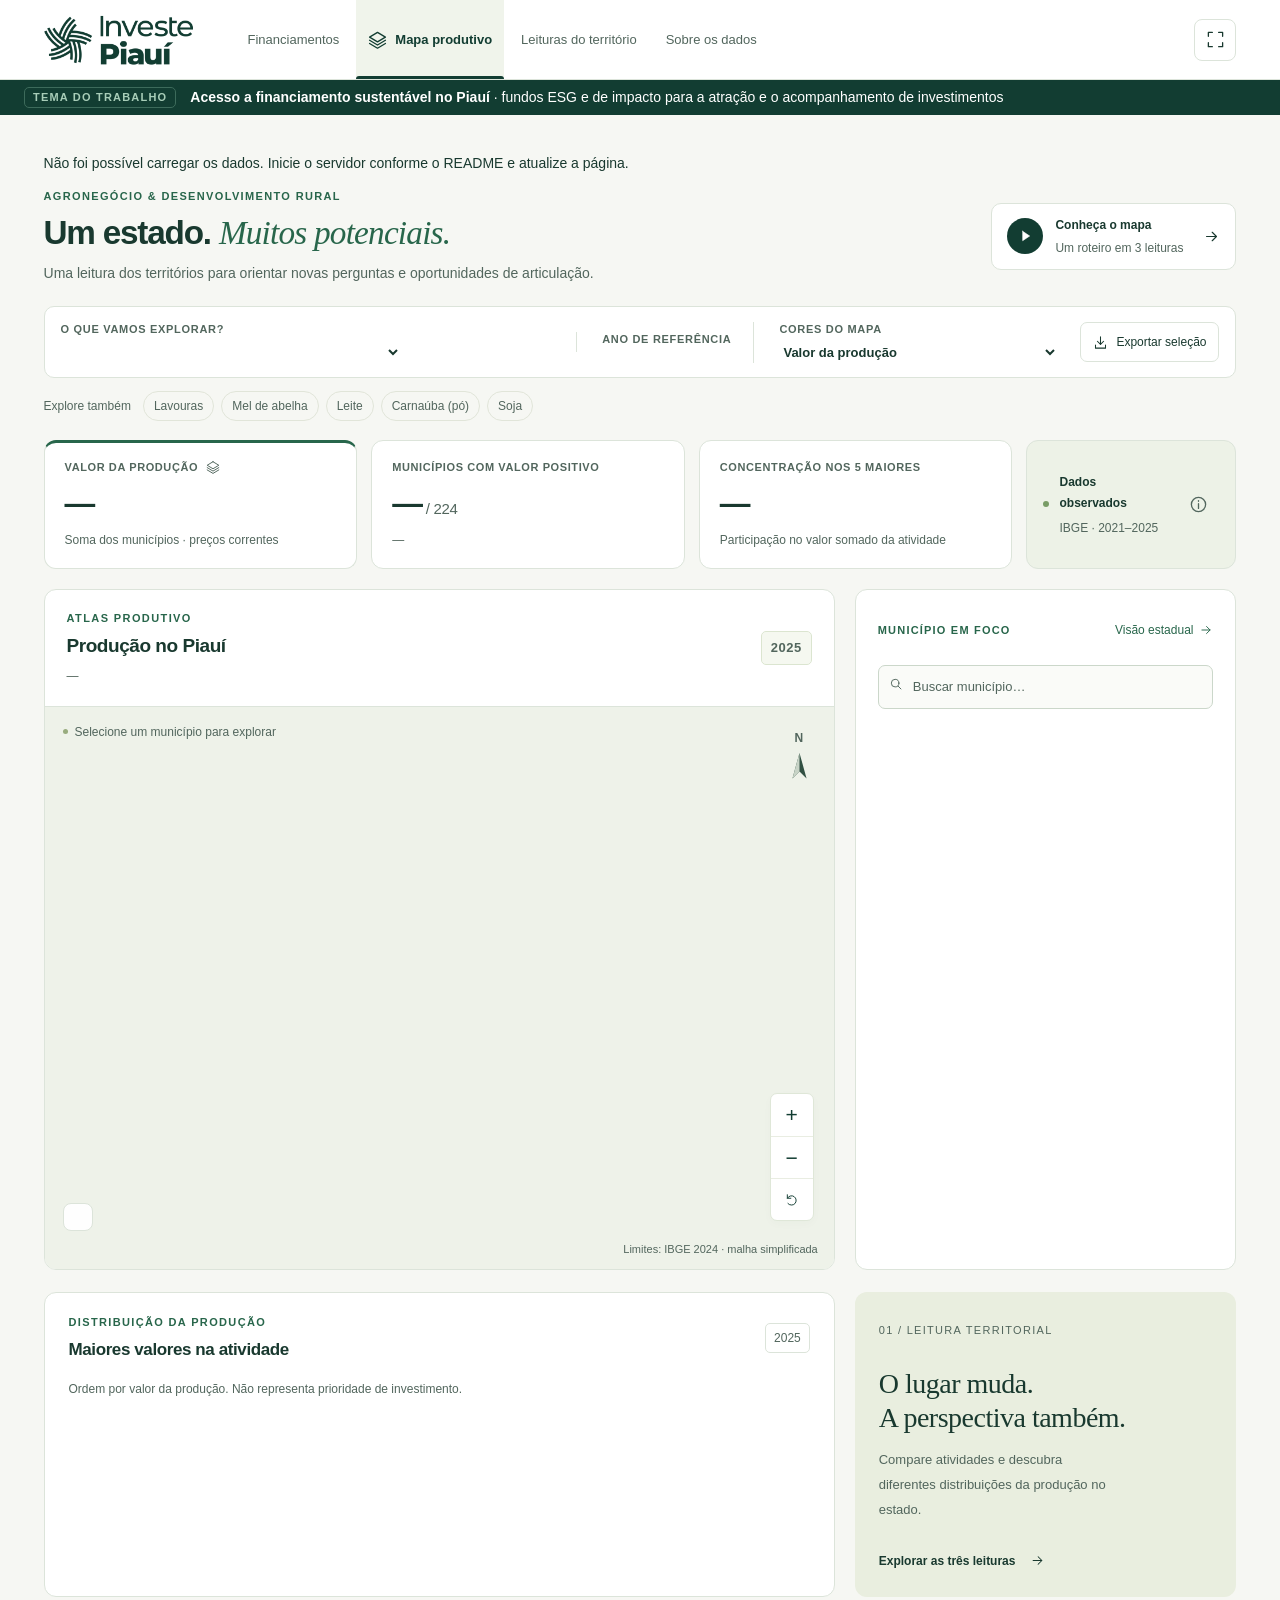
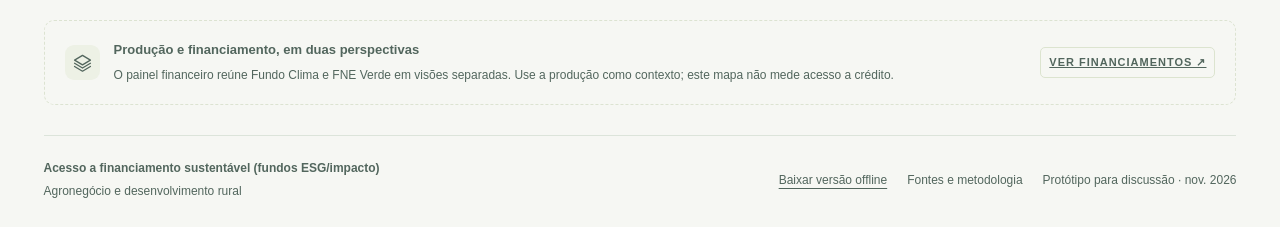
==== commit 3e5bdfe1: "feat: adiciona acervo de indicadores ASG/GRI com importação de dados - Nova aba "Indicadores ASG" co" ====
--- a/frontend/contexto.html
+++ b/frontend/contexto.html
@@ -66,6 +66,14 @@
         </button>
       </div>
     </header>
+    <div class="theme-band" role="note" aria-label="Tema do trabalho">
+      <span class="theme-label">TEMA DO TRABALHO</span>
+      <p>
+        <b>Acesso a financiamento sustentável no Piauí</b> · fundos ESG e de impacto para a
+        atração e o acompanhamento de investimentos
+      </p>
+      <span class="theme-niches">Agro &amp; bioeconomia · Energias renováveis · Logística de cargas</span>
+    </div>
 
     <main id="mainContent" tabindex="-1">
       <section class="intro" aria-labelledby="pageTitle">
--- a/frontend/assets/css/base.css
+++ b/frontend/assets/css/base.css
@@ -1593,3 +1593,33 @@
 @media (prefers-reduced-motion: reduce) {
   *, *::before, *::after { scroll-behavior: auto !important; transition: none !important; animation: none !important; }
 }
+
+/* Work theme, shown below the main menu on every page. */
+.theme-band {
+  display: flex;
+  align-items: center;
+  gap: 14px;
+  padding: 7px clamp(16px, 2vw, 24px);
+  background: var(--deep);
+  color: #fff;
+  font-size: 14px;
+  line-height: 1.4;
+}
+.theme-band p { margin: 0; min-width: 0; }
+.theme-band b { font-weight: 650; }
+.theme-label {
+  flex-shrink: 0;
+  padding: 2px 8px;
+  border: 1px solid #3d6b5b;
+  border-radius: 5px;
+  color: #a8cdb8;
+  font-size: 11px;
+  font-weight: 700;
+  letter-spacing: 1.2px;
+}
+.theme-niches { margin-left: auto; flex-shrink: 0; color: #c9dfd3; font-size: 13px; }
+@media (max-width: 1450px) { .theme-niches { display: none; } }
+@media (max-width: 600px) {
+  .theme-band { font-size: 13px; align-items: flex-start; }
+  .theme-label { display: none; }
+}
